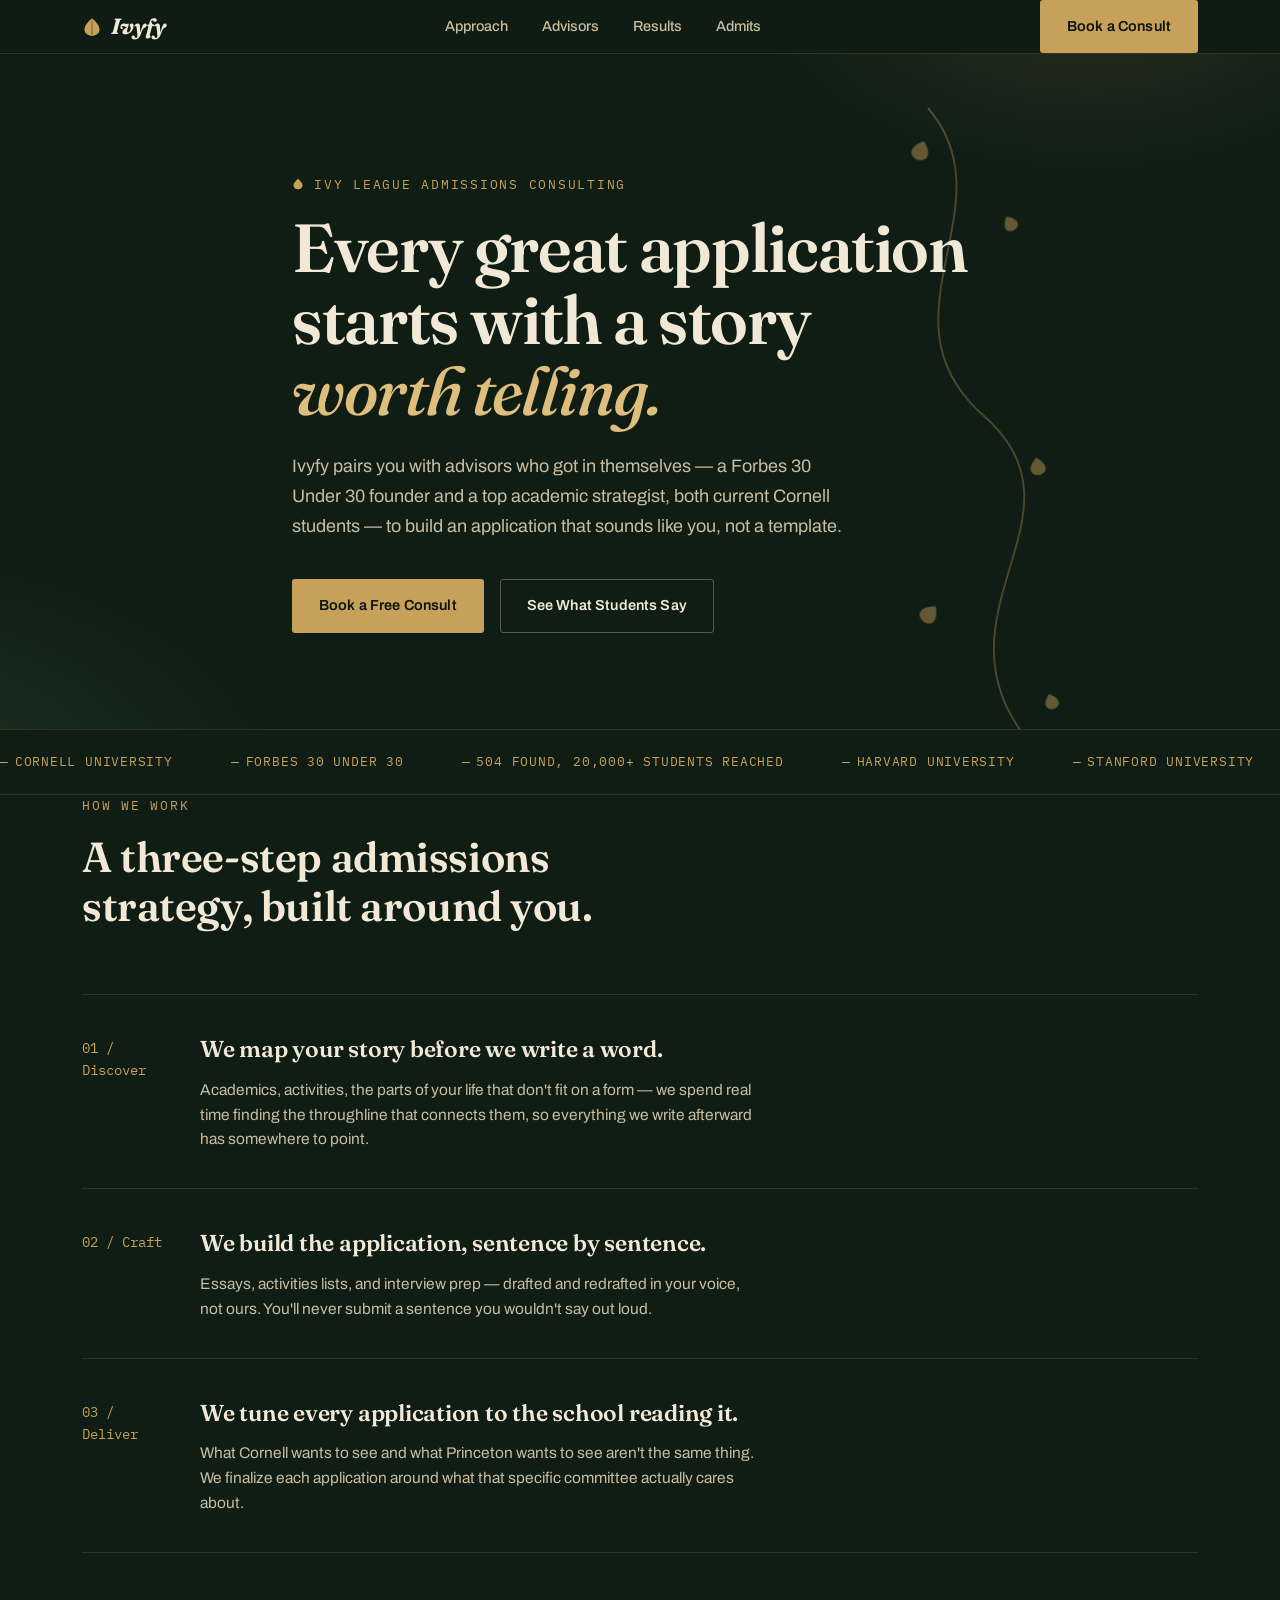
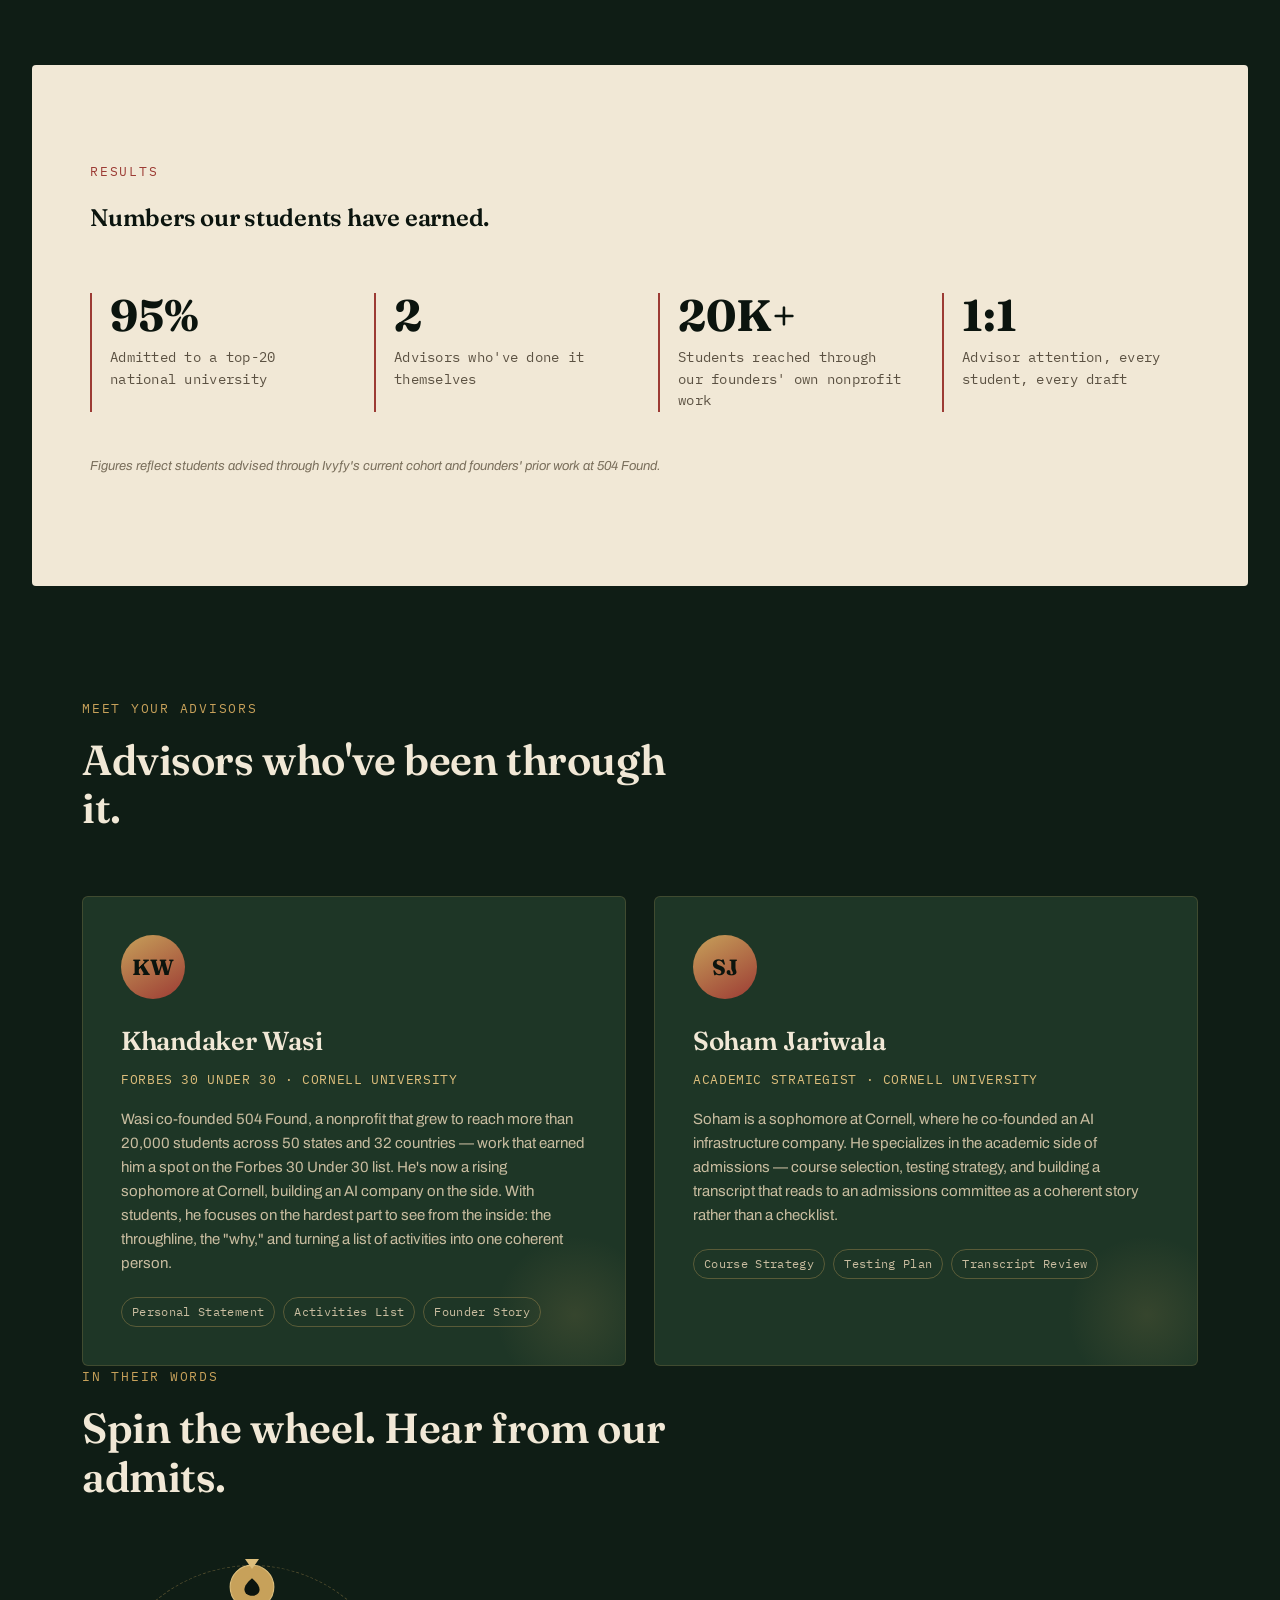
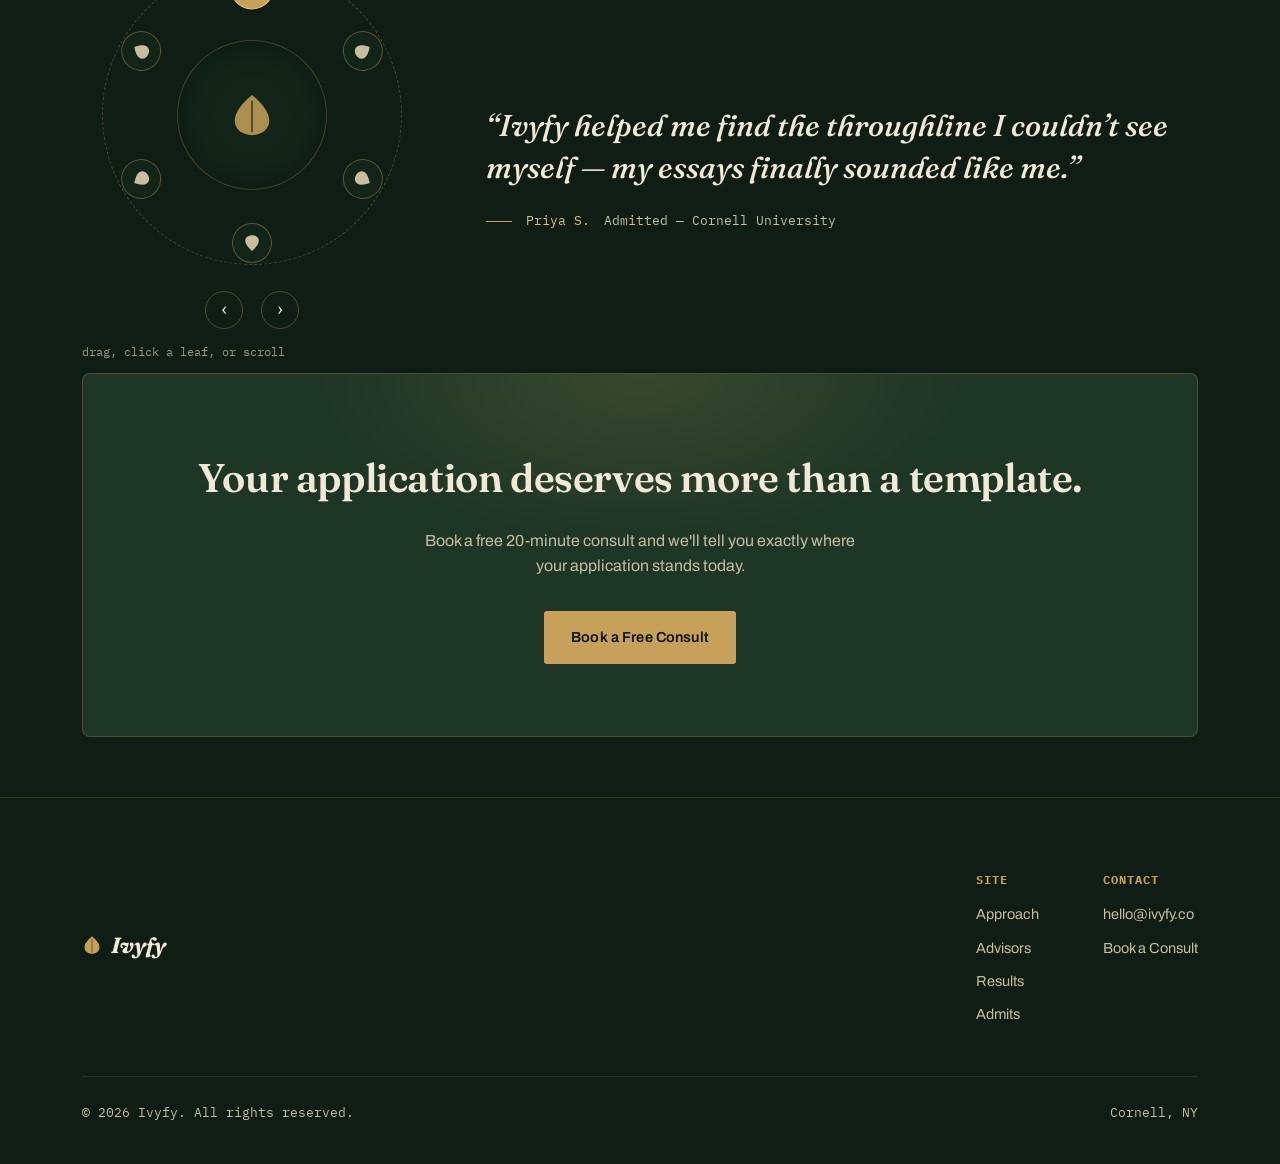
==== ivyfy.html @ 20718d27 "Add files via upload" ====
<!DOCTYPE html>
<html lang="en">
<head>
<meta charset="UTF-8">
<meta name="viewport" content="width=device-width, initial-scale=1, viewport-fit=cover">
<title>Ivyfy — Ivy League Admissions Consulting</title>
<meta name="description" content="Ivyfy pairs students with advisors who got in themselves — a Forbes 30 Under 30 founder and a top academic strategist — to build applications that sound like them.">
<link rel="preconnect" href="https://fonts.googleapis.com">
<link rel="preconnect" href="https://fonts.gstatic.com" crossorigin>
<link href="https://fonts.googleapis.com/css2?family=Fraunces:ital,opsz,wght@0,9..144,300;0,9..144,500;0,9..144,600;0,9..144,700;0,9..144,900;1,9..144,500;1,9..144,600&family=Archivo:wght@400;500;600;700;800&family=IBM+Plex+Mono:wght@400;500;600&display=swap" rel="stylesheet">
<link rel="stylesheet" href="ivyfy.css">
</head>
<body>

<header>
  <nav class="wrap">
    <a href="#" class="logo">
      <svg class="leaf-icon" viewBox="0 0 32 32"><path class="body" d="M16 2C9 8 4 14 4 20c0 6 5.5 10 12 10s12-4 12-10C28 14 23 8 16 2Z"/><path class="vein" d="M16 6v22"/></svg>
      Ivyfy
    </a>
    <div class="nav-links">
      <a href="#method">Approach</a>
      <a href="#advisors">Advisors</a>
      <a href="#results">Results</a>
      <a href="#admits">Admits</a>
    </div>
    <div class="nav-right">
      <a href="#apply" class="btn btn-primary">Book a Consult</a>
    </div>
  </nav>
</header>

<section class="hero">
  <svg class="vine" viewBox="0 0 300 500" fill="none">
    <path d="M20 10 C 80 80, -20 160, 60 230 C 140 300, 20 370, 90 460" stroke="currentColor" stroke-width="1.4" opacity="0.6"/>
    <g opacity="0.85">
      <path class="body" fill="currentColor" transform="translate(10,30) scale(0.5) rotate(20)" d="M16 2C9 8 4 14 4 20c0 6 5.5 10 12 10s12-4 12-10C28 14 23 8 16 2Z"/>
      <path class="body" fill="currentColor" transform="translate(70,90) scale(0.4) rotate(-30)" d="M16 2C9 8 4 14 4 20c0 6 5.5 10 12 10s12-4 12-10C28 14 23 8 16 2Z"/>
      <path class="body" fill="currentColor" transform="translate(-10,180) scale(0.55) rotate(60)" d="M16 2C9 8 4 14 4 20c0 6 5.5 10 12 10s12-4 12-10C28 14 23 8 16 2Z"/>
      <path class="body" fill="currentColor" transform="translate(90,260) scale(0.45) rotate(-10)" d="M16 2C9 8 4 14 4 20c0 6 5.5 10 12 10s12-4 12-10C28 14 23 8 16 2Z"/>
      <path class="body" fill="currentColor" transform="translate(20,360) scale(0.5) rotate(40)" d="M16 2C9 8 4 14 4 20c0 6 5.5 10 12 10s12-4 12-10C28 14 23 8 16 2Z"/>
      <path class="body" fill="currentColor" transform="translate(100,430) scale(0.4) rotate(-20)" d="M16 2C9 8 4 14 4 20c0 6 5.5 10 12 10s12-4 12-10C28 14 23 8 16 2Z"/>
    </g>
  </svg>
  <div class="wrap hero-inner">
    <div class="eyebrow"><span class="leaf-dot"><svg viewBox="0 0 32 32" class="leaf-icon" style="color:var(--gold)"><path class="body" d="M16 2C9 8 4 14 4 20c0 6 5.5 10 12 10s12-4 12-10C28 14 23 8 16 2Z"/></svg></span>Ivy League Admissions Consulting</div>
    <h1>Every great application starts with a story <em>worth telling.</em></h1>
    <p class="sub">Ivyfy pairs you with advisors who got in themselves — a Forbes 30 Under 30 founder and a top academic strategist, both current Cornell students — to build an application that sounds like you, not a template.</p>
    <div class="hero-ctas">
      <a href="#apply" class="btn btn-primary">Book a Free Consult</a>
      <a href="#admits" class="btn btn-ghost">See What Students Say</a>
    </div>
  </div>
</section>

<div class="trust">
  <div class="trust-track" id="trustTrack">
    <span><span>—</span>Cornell University</span>
    <span><span>—</span>Forbes 30 Under 30</span>
    <span><span>—</span>504 Found, 20,000+ Students Reached</span>
    <span><span>—</span>Harvard University</span>
    <span><span>—</span>Stanford University</span>
    <span><span>—</span>MIT</span>
    <span><span>—</span>Yale University</span>
    <span><span>—</span>Princeton University</span>
    <span><span>—</span>Columbia University</span>
    <span><span>—</span>University of Pennsylvania</span>
    <span><span>—</span>Oxford University</span>
    <span><span>—</span>Cambridge University</span>
    <span><span>—</span>Cornell University</span>
    <span><span>—</span>Forbes 30 Under 30</span>
    <span><span>—</span>504 Found, 20,000+ Students Reached</span>
    <span><span>—</span>Harvard University</span>
    <span><span>—</span>Stanford University</span>
    <span><span>—</span>MIT</span>
    <span><span>—</span>Yale University</span>
    <span><span>—</span>Princeton University</span>
    <span><span>—</span>Columbia University</span>
    <span><span>—</span>University of Pennsylvania</span>
    <span><span>—</span>Oxford University</span>
    <span><span>—</span>Cambridge University</span>
  </div>
</div>

<section id="method" class="wrap">
  <div class="section-head reveal">
    <div class="eyebrow">How We Work</div>
    <h2>A three-step admissions strategy, built around you.</h2>
  </div>
  <div class="method-list">
    <div class="method-row reveal">
      <div class="method-num">01 / Discover</div>
      <div>
        <h3>We map your story before we write a word.</h3>
        <p>Academics, activities, the parts of your life that don't fit on a form — we spend real time finding the throughline that connects them, so everything we write afterward has somewhere to point.</p>
      </div>
    </div>
    <div class="method-row reveal">
      <div class="method-num">02 / Craft</div>
      <div>
        <h3>We build the application, sentence by sentence.</h3>
        <p>Essays, activities lists, and interview prep — drafted and redrafted in your voice, not ours. You'll never submit a sentence you wouldn't say out loud.</p>
      </div>
    </div>
    <div class="method-row reveal">
      <div class="method-num">03 / Deliver</div>
      <div>
        <h3>We tune every application to the school reading it.</h3>
        <p>What Cornell wants to see and what Princeton wants to see aren't the same thing. We finalize each application around what that specific committee actually cares about.</p>
      </div>
    </div>
  </div>
</section>

<section id="results">
  <div class="results reveal">
    <div class="results-inner">
      <div class="eyebrow">Results</div>
      <h2>Numbers our students have earned.</h2>
      <div class="stat-grid">
        <div class="stat"><div class="num">95%</div><div class="label">Admitted to a top-20 national university</div></div>
        <div class="stat"><div class="num">2</div><div class="label">Advisors who've done it themselves</div></div>
        <div class="stat"><div class="num">20K+</div><div class="label">Students reached through our founders' own nonprofit work</div></div>
        <div class="stat"><div class="num">1:1</div><div class="label">Advisor attention, every student, every draft</div></div>
      </div>
      <p class="results-note">Figures reflect students advised through Ivyfy's current cohort and founders' prior work at 504 Found.</p>
    </div>
  </div>
</section>

<section id="advisors" class="wrap">
  <div class="section-head reveal">
    <div class="eyebrow">Meet Your Advisors</div>
    <h2>Advisors who've been through it.</h2>
  </div>
  <div class="advisor-grid">
    <div class="advisor-card reveal">
      <div class="avatar">KW</div>
      <h3>Khandaker Wasi</h3>
      <span class="advisor-tag">Forbes 30 Under 30 · Cornell University</span>
      <p>Wasi co-founded 504 Found, a nonprofit that grew to reach more than 20,000 students across 50 states and 32 countries — work that earned him a spot on the Forbes 30 Under 30 list. He's now a rising sophomore at Cornell, building an AI company on the side. With students, he focuses on the hardest part to see from the inside: the throughline, the "why," and turning a list of activities into one coherent person.</p>
      <div class="badge-row">
        <span class="badge">Personal Statement</span>
        <span class="badge">Activities List</span>
        <span class="badge">Founder Story</span>
      </div>
    </div>
    <div class="advisor-card reveal">
      <div class="avatar">SJ</div>
      <h3>Soham Jariwala</h3>
      <span class="advisor-tag">Academic Strategist · Cornell University</span>
      <p>Soham is a sophomore at Cornell, where he co-founded an AI infrastructure company. He specializes in the academic side of admissions — course selection, testing strategy, and building a transcript that reads to an admissions committee as a coherent story rather than a checklist.</p>
      <div class="badge-row">
        <span class="badge">Course Strategy</span>
        <span class="badge">Testing Plan</span>
        <span class="badge">Transcript Review</span>
      </div>
    </div>
  </div>
</section>

<section id="admits" class="wrap wheel-section">
  <div class="section-head reveal">
    <div class="eyebrow">In Their Words</div>
    <h2>Spin the wheel. Hear from our admits.</h2>
  </div>
  <div class="wheel-layout reveal">
    <div>
      <div class="wheel-wrap">
        <div class="wheel-pointer"></div>
        <div class="wheel" id="wheel" tabindex="0" role="group" aria-label="Testimonial wheel — use arrow keys, drag, or scroll to browse admits" aria-roledescription="carousel">
          <div class="wheel-ring" id="wheelRing"><!-- ticks injected by JS --></div>
          <div class="wheel-hub">
            <svg class="leaf-icon" viewBox="0 0 32 32"><path class="body" d="M16 2C9 8 4 14 4 20c0 6 5.5 10 12 10s12-4 12-10C28 14 23 8 16 2Z"/><path class="vein" d="M16 6v22"/></svg>
          </div>
        </div>
      </div>
      <div class="wheel-controls">
        <button id="prevBtn" aria-label="Previous admit">‹</button>
        <button id="nextBtn" aria-label="Next admit">›</button>
      </div>
      <p class="wheel-hint">drag, click a leaf, or scroll</p>
    </div>
    <div class="testimonial-card" id="testimonialCard">
      <blockquote id="quoteText"></blockquote>
      <div class="tmeta">
        <span class="dash"></span>
        <span id="nameText"></span>
        <span class="school" id="schoolText"></span>
      </div>
    </div>
  </div>
</section>

<section id="apply" class="wrap">
  <div class="cta-banner reveal">
    <h2>Your application deserves more than a template.</h2>
    <p>Book a free 20-minute consult and we'll tell you exactly where your application stands today.</p>
    <a href="#" class="btn btn-primary">Book a Free Consult</a>
  </div>
</section>

<footer>
  <div class="wrap">
    <div class="footer-top">
      <a href="#" class="logo">
        <svg class="leaf-icon" viewBox="0 0 32 32"><path class="body" d="M16 2C9 8 4 14 4 20c0 6 5.5 10 12 10s12-4 12-10C28 14 23 8 16 2Z"/><path class="vein" d="M16 6v22"/></svg>
        Ivyfy
      </a>
      <div class="footer-cols">
        <div class="footer-col">
          <h4>Site</h4>
          <a href="#method">Approach</a>
          <a href="#advisors">Advisors</a>
          <a href="#results">Results</a>
          <a href="#admits">Admits</a>
        </div>
        <div class="footer-col">
          <h4>Contact</h4>
          <a href="mailto:hello@ivyfy.co">hello@ivyfy.co</a>
          <a href="#apply">Book a Consult</a>
        </div>
      </div>
    </div>
    <div class="footer-bottom">
      <span>© 2026 Ivyfy. All rights reserved.</span>
      <span>Cornell, NY</span>
    </div>
  </div>
</footer>

<script src="ivyfy.js"></script>

</body>
</html>
---- ivyfy.css ----
:root{
    --ivy-950:#0F1D15;
    --ivy-900:#132419;
    --ivy-800:#1E3626;
    --ivy-700:#2B4A35;
    --ivy-600:#3C6248;
    --parchment:#F1E8D6;
    --parchment-dim:#C9BDA0;
    --parchment-2:#E7DBC1;
    --gold:#C7A15A;
    --gold-bright:#DDBE7C;
    --carnelian:#9C3B34;
    --ink:#0B140E;
    --shadow: 0 20px 60px rgba(0,0,0,0.35);
    --ease: cubic-bezier(.22,.68,.24,1);
  }

  *,*::before,*::after{box-sizing:border-box;}
  html{scroll-behavior:smooth;}
  @media (prefers-reduced-motion: reduce){
    html{scroll-behavior:auto;}
    *{animation-duration:0.001ms !important; animation-iteration-count:1 !important; transition-duration:0.001ms !important;}
  }

  body{
    margin:0;
    background:var(--ivy-950);
    color:var(--parchment);
    font-family:'Archivo', sans-serif;
    font-size:16px;
    line-height:1.6;
    -webkit-font-smoothing:antialiased;
    overflow-x:hidden;
  }

  h1,h2,h3,.display{
    font-family:'Fraunces', serif;
    font-weight:600;
    letter-spacing:-0.01em;
    margin:0;
    color:var(--parchment);
  }

  a{color:inherit; text-decoration:none;}
  button{font-family:inherit; cursor:pointer;}
  img,svg{display:block;}

  .wrap{max-width:1180px; margin:0 auto; padding:0 32px;}
  @media (max-width:640px){ .wrap{padding:0 20px;} }

  .eyebrow{
    font-family:'IBM Plex Mono', monospace;
    font-size:12.5px;
    letter-spacing:0.14em;
    text-transform:uppercase;
    color:var(--gold);
    display:flex;
    align-items:center;
    gap:10px;
    margin-bottom:18px;
  }
  .eyebrow .leaf-dot svg{width:12px;height:12px;}

  /* ---------- Leaf icon ---------- */
  .leaf-icon path.body{fill:currentColor;}
  .leaf-icon path.vein{fill:none; stroke:var(--ink); stroke-width:1.4; opacity:.55;}

  /* ---------- Buttons ---------- */
  .btn{
    display:inline-flex;
    align-items:center;
    gap:8px;
    padding:14px 26px;
    border-radius:3px;
    font-weight:600;
    font-size:14.5px;
    letter-spacing:0.01em;
    border:1px solid transparent;
    transition: transform .35s var(--ease), background .3s ease, border-color .3s ease, color .3s ease;
    white-space:nowrap;
  }
  .btn-primary{ background:var(--gold); color:var(--ink); }
  .btn-primary:hover{ background:var(--gold-bright); transform:translateY(-2px); }
  .btn-ghost{ border-color:rgba(241,232,214,0.3); color:var(--parchment); }
  .btn-ghost:hover{ border-color:var(--gold); color:var(--gold-bright); transform:translateY(-2px); }
  .btn-dark{ background:var(--ink); color:var(--parchment); }
  .btn-dark:hover{ background:#000; transform:translateY(-2px); }

  /* ---------- Nav ---------- */
  header{
    position:sticky; top:0; z-index:50;
    background:rgba(15,29,21,0.78);
    backdrop-filter:blur(14px);
    border-bottom:1px solid rgba(199,161,90,0.18);
  }
  nav{
    display:flex; align-items:center; justify-content:space-between;
    padding:18px 0;
  }
  .logo{
    display:flex; align-items:center; gap:9px;
    font-family:'Fraunces', serif; font-weight:700; font-style:italic;
    font-size:22px; color:var(--parchment);
  }
  .logo svg{width:20px;height:20px; color:var(--gold);}
  .nav-links{ display:flex; align-items:center; gap:34px; font-size:14.5px; font-weight:500; color:var(--parchment-dim); }
  .nav-links a{ transition:color .25s ease; position:relative; }
  .nav-links a:hover{ color:var(--parchment); }
  .nav-right{ display:flex; align-items:center; gap:22px; }
  @media (max-width:860px){ .nav-links{display:none;} }

  /* ---------- Hero ---------- */
  .hero{
    position:relative;
    padding:120px 0 96px;
    overflow:hidden;
  }
  .hero::before{
    content:'';
    position:absolute; inset:0;
    background:
      radial-gradient(560px 320px at 85% -10%, rgba(199,161,90,0.14), transparent 60%),
      radial-gradient(700px 420px at -10% 110%, rgba(60,98,72,0.35), transparent 60%);
    pointer-events:none;
  }
  .hero-inner{ position:relative; max-width:760px; }
  .hero h1{
    font-size:clamp(38px, 6vw, 68px);
    line-height:1.05;
    letter-spacing:-0.02em;
  }
  .hero h1 em{ font-style:italic; color:var(--gold-bright); font-weight:500; }
  .hero p.sub{
    margin-top:26px;
    max-width:560px;
    font-size:18px;
    color:var(--parchment-dim);
    line-height:1.65;
  }
  .hero-ctas{ margin-top:38px; display:flex; gap:16px; flex-wrap:wrap; }

  .vine{
    position:absolute; right:-40px; top:40px; width:420px; max-width:46vw; opacity:0.55;
    color:var(--gold);
  }
  @media (max-width:760px){ .vine{display:none;} }

  /* ---------- Trust strip ---------- */
  .trust{
    border-top:1px solid rgba(199,161,90,0.16);
    border-bottom:1px solid rgba(199,161,90,0.16);
    padding:22px 0;
    overflow:hidden;
  }
  .trust-track{
    display:flex; align-items:center; gap:52px;
    font-family:'IBM Plex Mono', monospace;
    font-size:13px; letter-spacing:.06em; text-transform:uppercase;
    color:var(--parchment-dim);
    white-space:nowrap;
    animation:scroll-x 28s linear infinite;
    width:max-content;
  }
  @keyframes scroll-x{ from{transform:translateX(0);} to{transform:translateX(-50%);} }
  @media (prefers-reduced-motion: reduce){ .trust-track{animation:none;} }
  .trust-track span{ color:var(--gold); margin-right:6px; }

  /* ---------- Section shell ---------- */
  section{ padding:112px 0; }
  @media (max-width:640px){ section{ padding:76px 0; } }
  .section-head{ max-width:620px; margin-bottom:64px; }
  .section-head h2{ font-size:clamp(28px,4vw,42px); line-height:1.15; }

  .reveal{ opacity:0; transform:translateY(22px); transition:opacity .8s var(--ease), transform .8s var(--ease); }
  .reveal.is-visible{ opacity:1; transform:translateY(0); }

  /* ---------- Method (numbered — real sequence) ---------- */
  .method-list{ display:flex; flex-direction:column; }
  .method-row{
    display:grid;
    grid-template-columns:90px 1fr;
    gap:28px;
    padding:36px 0;
    border-top:1px solid rgba(199,161,90,0.18);
    align-items:start;
  }
  .method-row:last-child{ border-bottom:1px solid rgba(199,161,90,0.18); }
  .method-num{ font-family:'IBM Plex Mono', monospace; font-size:14px; color:var(--gold); padding-top:6px; }
  .method-row h3{ font-size:23px; font-weight:600; margin-bottom:10px; }
  .method-row p{ color:var(--parchment-dim); max-width:560px; margin:0; font-size:15.5px; }
  @media (max-width:600px){ .method-row{ grid-template-columns:1fr; gap:10px; } }

  /* ---------- Results (light / parchment section) ---------- */
  .results{
    background:var(--parchment);
    color:var(--ink);
    border-radius:4px;
    margin:0 32px;
  }
  @media (max-width:640px){ .results{ margin:0 20px; } }
  .results-inner{ max-width:1180px; margin:0 auto; padding:96px 40px; }
  @media (max-width:640px){ .results-inner{ padding:64px 22px; } }
  .results .eyebrow{ color:var(--carnelian); }
  .results h2{ color:var(--ink); }
  .stat-grid{
    margin-top:56px;
    display:grid;
    grid-template-columns:repeat(4,1fr);
    gap:36px;
  }
  @media (max-width:900px){ .stat-grid{ grid-template-columns:repeat(2,1fr); } }
  .stat{ border-left:2px solid var(--carnelian); padding-left:18px; }
  .stat .num{ font-family:'Fraunces', serif; font-weight:700; font-size:44px; line-height:1; color:var(--ink); }
  .stat .label{ margin-top:10px; font-size:13.5px; color:#5b5142; font-family:'IBM Plex Mono', monospace; letter-spacing:.02em; }
  .results-note{ margin-top:44px; font-size:13px; color:#7a6f5c; font-style:italic; }

  /* ---------- Advisors ---------- */
  .advisor-grid{
    display:grid;
    grid-template-columns:1fr 1fr;
    gap:28px;
  }
  @media (max-width:820px){ .advisor-grid{ grid-template-columns:1fr; } }
  .advisor-card{
    background:var(--ivy-800);
    border:1px solid rgba(199,161,90,0.2);
    border-radius:6px;
    padding:38px;
    position:relative;
    overflow:hidden;
    transition:transform .4s var(--ease), border-color .4s ease;
  }
  .advisor-card:hover{ transform:translateY(-4px); border-color:rgba(199,161,90,0.5); }
  .advisor-card::after{
    content:'';
    position:absolute; right:-30px; bottom:-30px; width:160px; height:160px;
    background:radial-gradient(circle, rgba(199,161,90,0.14), transparent 70%);
  }
  .avatar{
    width:64px; height:64px; border-radius:50%;
    background:linear-gradient(150deg, var(--gold), var(--carnelian));
    display:flex; align-items:center; justify-content:center;
    font-family:'Fraunces', serif; font-weight:700; font-size:22px; color:var(--ink);
    margin-bottom:22px;
  }
  .advisor-card h3{ font-size:26px; margin-bottom:6px; }
  .advisor-tag{
    font-family:'IBM Plex Mono', monospace; font-size:12.5px; letter-spacing:.05em;
    text-transform:uppercase; color:var(--gold-bright); margin-bottom:18px; display:block;
  }
  .advisor-card p{ color:var(--parchment-dim); font-size:15px; margin:0; }
  .badge-row{ display:flex; flex-wrap:wrap; gap:8px; margin-top:22px; }
  .badge{
    font-family:'IBM Plex Mono', monospace; font-size:11.5px; letter-spacing:.03em;
    border:1px solid rgba(199,161,90,0.35); color:var(--parchment-dim);
    padding:5px 10px; border-radius:20px;
  }

  /* ---------- Testimonial Ivy Wheel ---------- */
  .wheel-section{ position:relative; }
  .wheel-layout{
    display:grid;
    grid-template-columns:340px 1fr;
    gap:64px;
    align-items:center;
  }
  @media (max-width:880px){ .wheel-layout{ grid-template-columns:1fr; justify-items:center; text-align:center; } }

  .wheel-wrap{ position:relative; width:300px; height:300px; margin:0 auto; }
  .wheel-pointer{
    position:absolute; top:-6px; left:50%; transform:translateX(-50%);
    width:0; height:0;
    border-left:7px solid transparent; border-right:7px solid transparent;
    border-top:10px solid var(--gold-bright);
    z-index:5;
  }
  .wheel{
    position:relative; width:100%; height:100%; border-radius:50%;
    border:1px dashed rgba(199,161,90,0.35);
    outline:none;
    touch-action:none;
    cursor:grab;
  }
  .wheel:active{ cursor:grabbing; }
  .wheel:focus-visible{ box-shadow:0 0 0 3px rgba(199,161,90,0.5); }
  .wheel-ring{
    position:absolute; inset:0;
    transform:rotate(0deg);
    transition:transform .55s var(--ease);
  }
  .tick{
    position:absolute; top:50%; left:50%; width:40px; height:40px;
    margin:-20px 0 0 -20px;
    transform:rotate(calc(60deg * var(--i))) translateY(-128px);
    background:var(--ivy-900);
    border:1px solid rgba(199,161,90,0.4);
    border-radius:50%;
    display:flex; align-items:center; justify-content:center;
    color:var(--parchment-dim);
    transition:background .3s ease, color .3s ease, border-color .3s ease, transform .3s ease;
    padding:0;
  }
  .tick svg{ width:18px; height:18px; }
  .tick.active{
    background:var(--gold); color:var(--ink); border-color:var(--gold-bright);
    transform:rotate(calc(60deg * var(--i))) translateY(-128px) scale(1.12);
  }
  .wheel-hub{
    position:absolute; inset:0; margin:auto; width:150px; height:150px; border-radius:50%;
    background:var(--ivy-900);
    border:1px solid rgba(199,161,90,0.25);
    display:flex; align-items:center; justify-content:center;
    color:var(--gold);
    box-shadow:inset 0 0 30px rgba(0,0,0,0.35);
  }
  .wheel-hub svg{ width:46px; height:46px; opacity:0.85; }

  .wheel-controls{ display:flex; align-items:center; justify-content:center; gap:18px; margin-top:26px; }
  .wheel-controls button{
    width:38px; height:38px; border-radius:50%;
    border:1px solid rgba(199,161,90,0.35); background:transparent; color:var(--parchment);
    font-size:18px; display:flex; align-items:center; justify-content:center;
    transition:border-color .25s ease, color .25s ease, transform .25s ease;
  }
  .wheel-controls button:hover{ border-color:var(--gold); color:var(--gold-bright); transform:translateY(-2px); }
  .wheel-hint{ margin-top:14px; font-family:'IBM Plex Mono', monospace; font-size:11.5px; color:var(--parchment-dim); opacity:.75; }

  .testimonial-card blockquote{
    margin:0; font-family:'Fraunces', serif; font-weight:500; font-style:italic;
    font-size:clamp(22px,2.6vw,30px); line-height:1.4; color:var(--parchment);
    transition:opacity .35s ease, transform .35s ease;
  }
  .testimonial-card .tmeta{
    margin-top:22px; display:flex; align-items:center; gap:14px;
    font-family:'IBM Plex Mono', monospace; font-size:13px; color:var(--gold-bright);
    transition:opacity .35s ease, transform .35s ease;
  }
  .testimonial-card .tmeta .dash{ width:26px; height:1px; background:var(--gold); display:inline-block; }
  .testimonial-card .tmeta .school{ color:var(--parchment-dim); }
  .fade-out blockquote, .fade-out .tmeta{ opacity:0; transform:translateY(8px); }

  /* ---------- CTA banner ---------- */
  .cta-banner{
    background:var(--ivy-800);
    border:1px solid rgba(199,161,90,0.25);
    border-radius:8px;
    padding:72px 56px;
    text-align:center;
    position:relative;
    overflow:hidden;
  }
  .cta-banner::before{
    content:'';
    position:absolute; inset:0;
    background:radial-gradient(500px 260px at 50% 0%, rgba(199,161,90,0.16), transparent 65%);
  }
  .cta-banner h2{ font-size:clamp(28px,4vw,40px); position:relative; }
  .cta-banner p{ margin:18px auto 0; max-width:440px; color:var(--parchment-dim); position:relative; }
  .cta-banner .btn{ margin-top:32px; position:relative; }
  @media (max-width:640px){ .cta-banner{ padding:56px 26px; } }

  /* ---------- Footer ---------- */
  footer{ border-top:1px solid rgba(199,161,90,0.18); padding:56px 0 40px; margin-top:60px; }
  .footer-top{ display:flex; justify-content:space-between; flex-wrap:wrap; gap:36px; padding-bottom:40px; }
  .footer-cols{ display:flex; gap:64px; flex-wrap:wrap; }
  .footer-col h4{ font-family:'IBM Plex Mono', monospace; font-size:12px; letter-spacing:.08em; text-transform:uppercase; color:var(--gold); margin-bottom:14px; }
  .footer-col a{ display:block; color:var(--parchment-dim); font-size:14.5px; margin-bottom:10px; transition:color .25s ease; }
  .footer-col a:hover{ color:var(--parchment); }
  .footer-bottom{
    display:flex; justify-content:space-between; align-items:center; flex-wrap:wrap; gap:12px;
    border-top:1px solid rgba(199,161,90,0.14); padding-top:26px;
    font-size:13px; color:var(--parchment-dim);
    font-family:'IBM Plex Mono', monospace;
  }
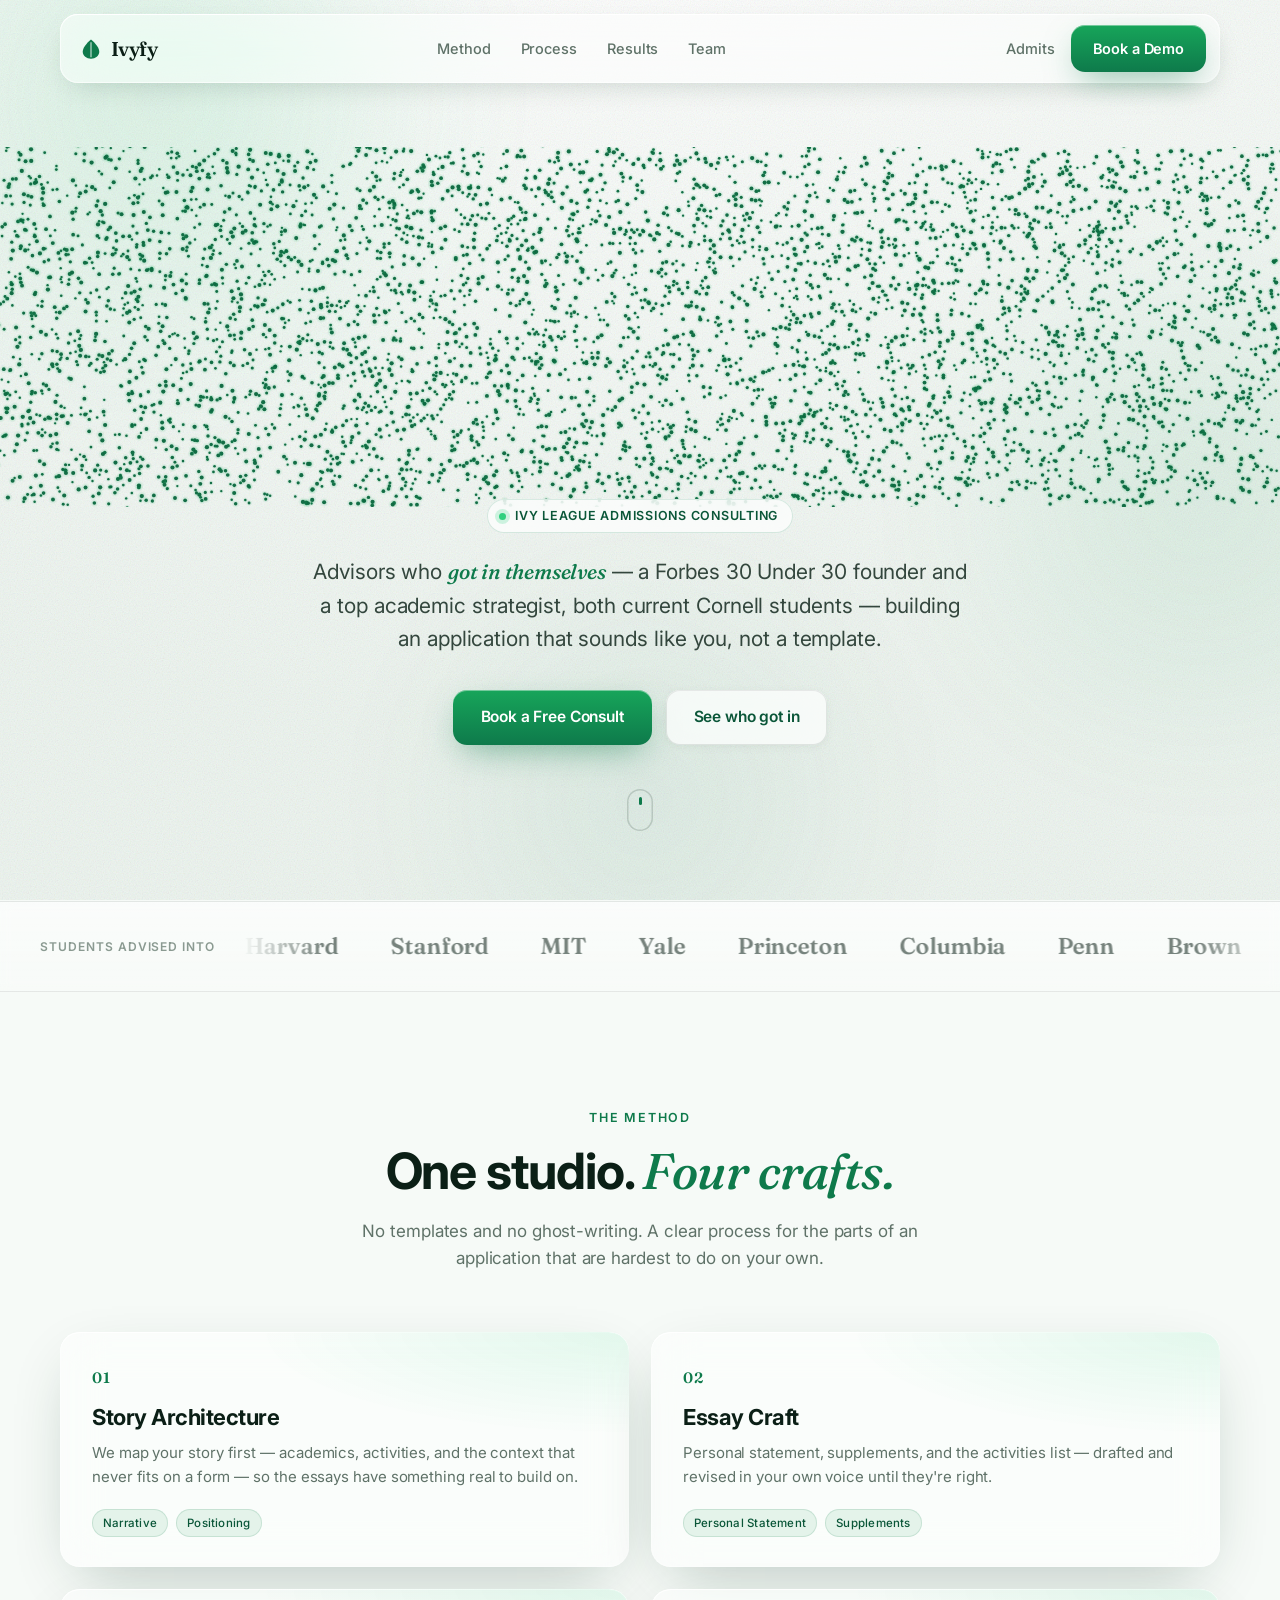
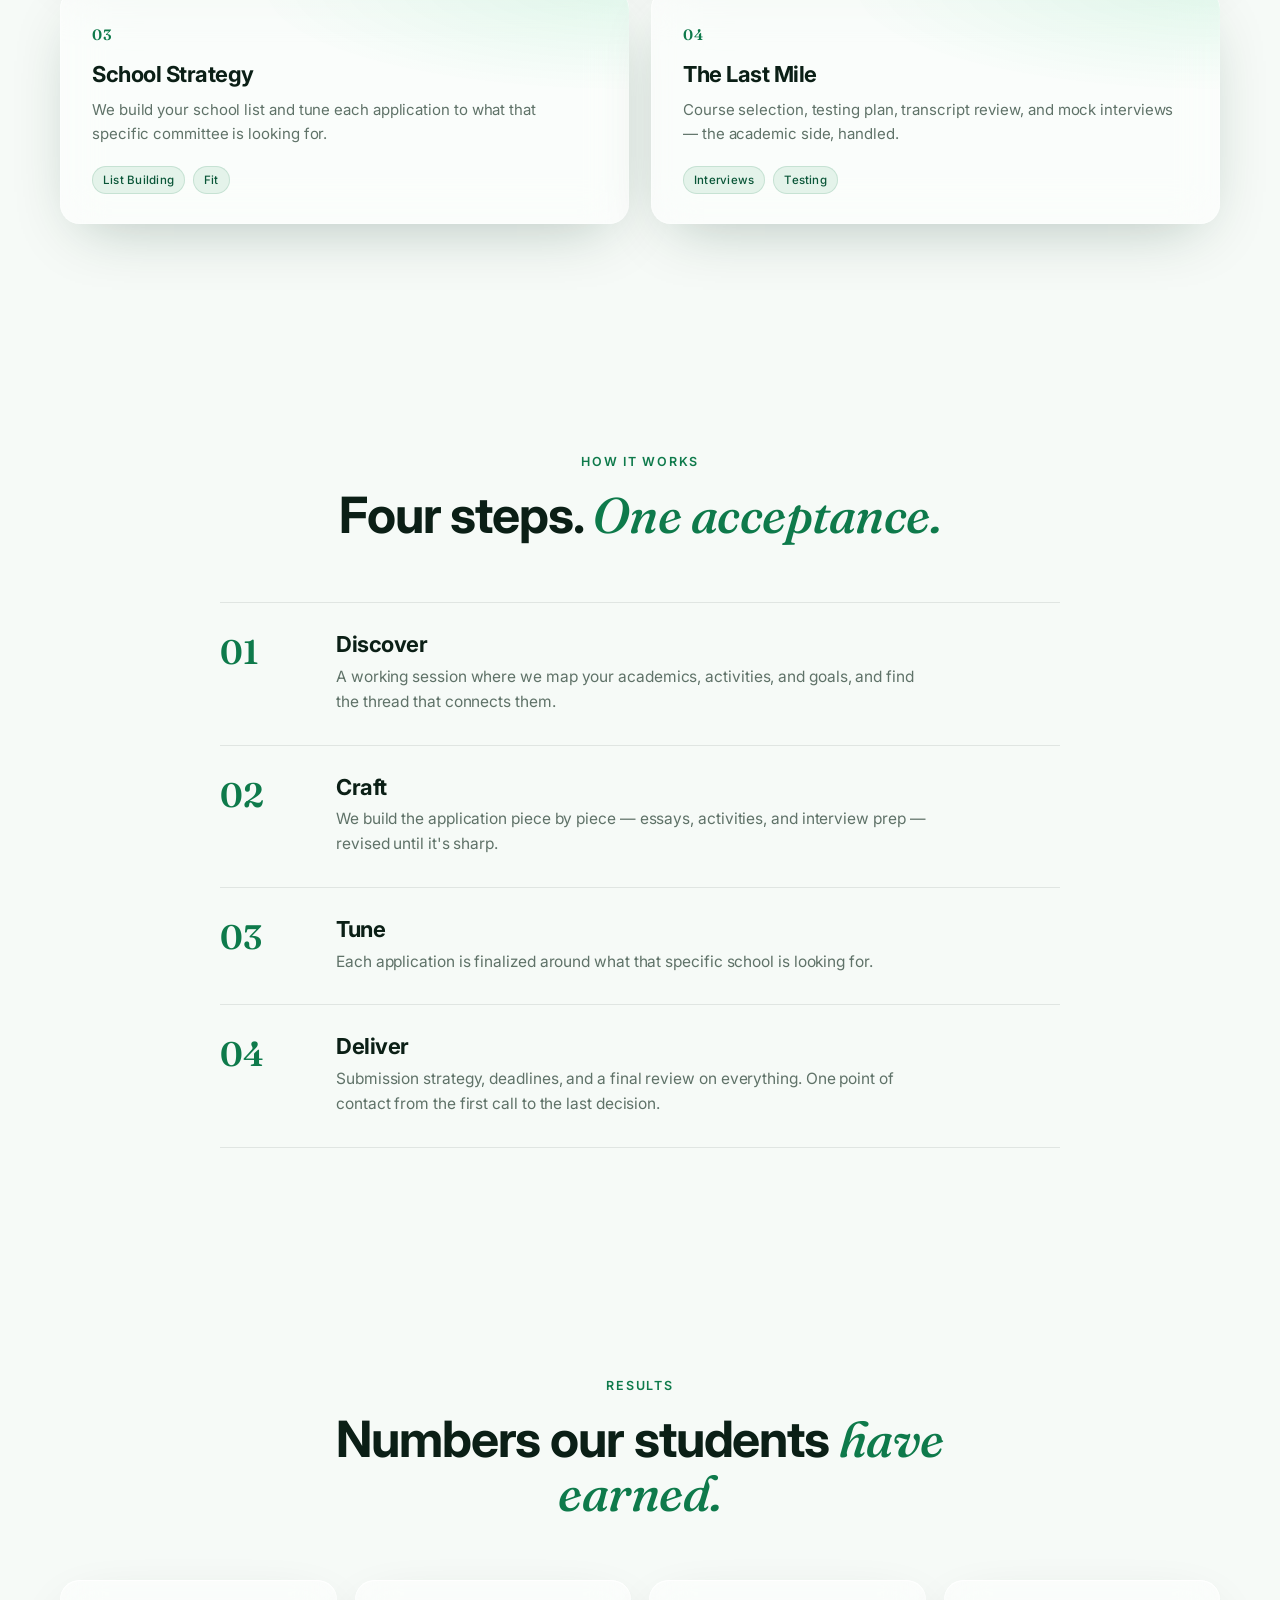
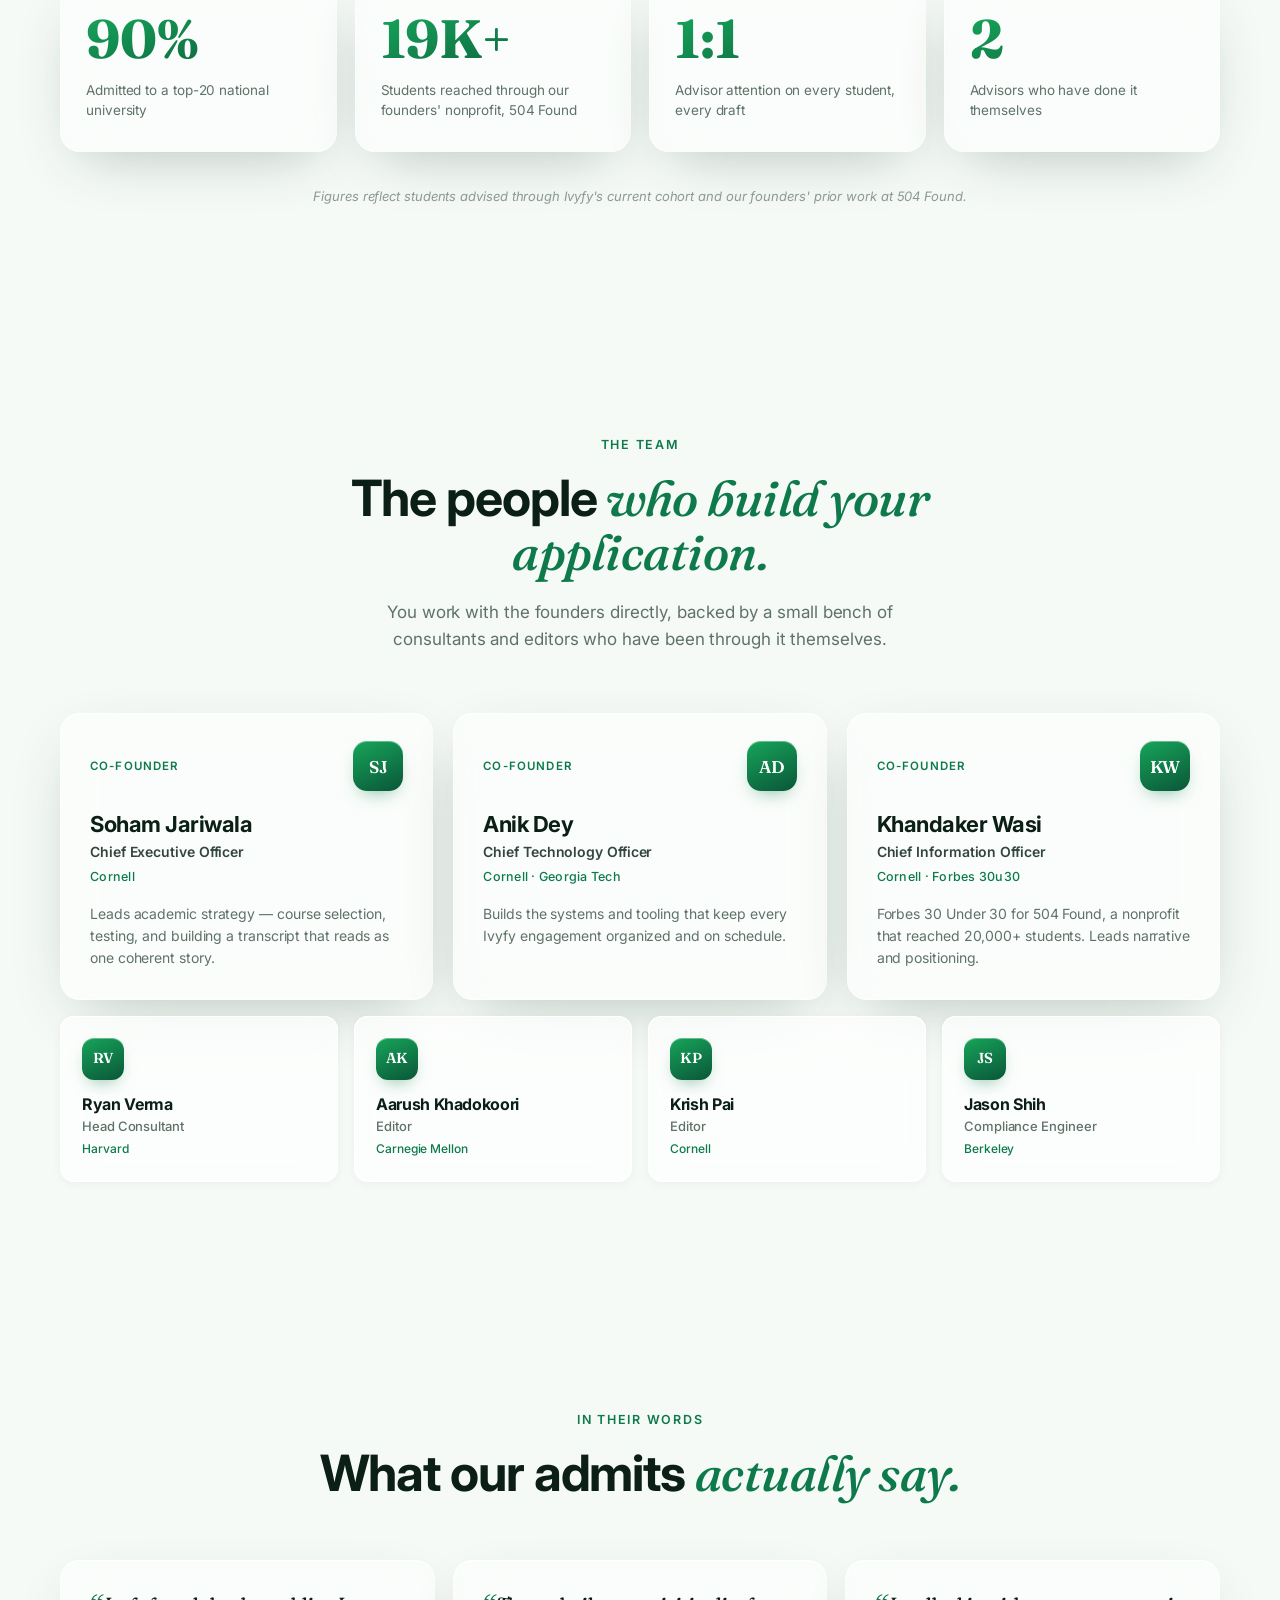
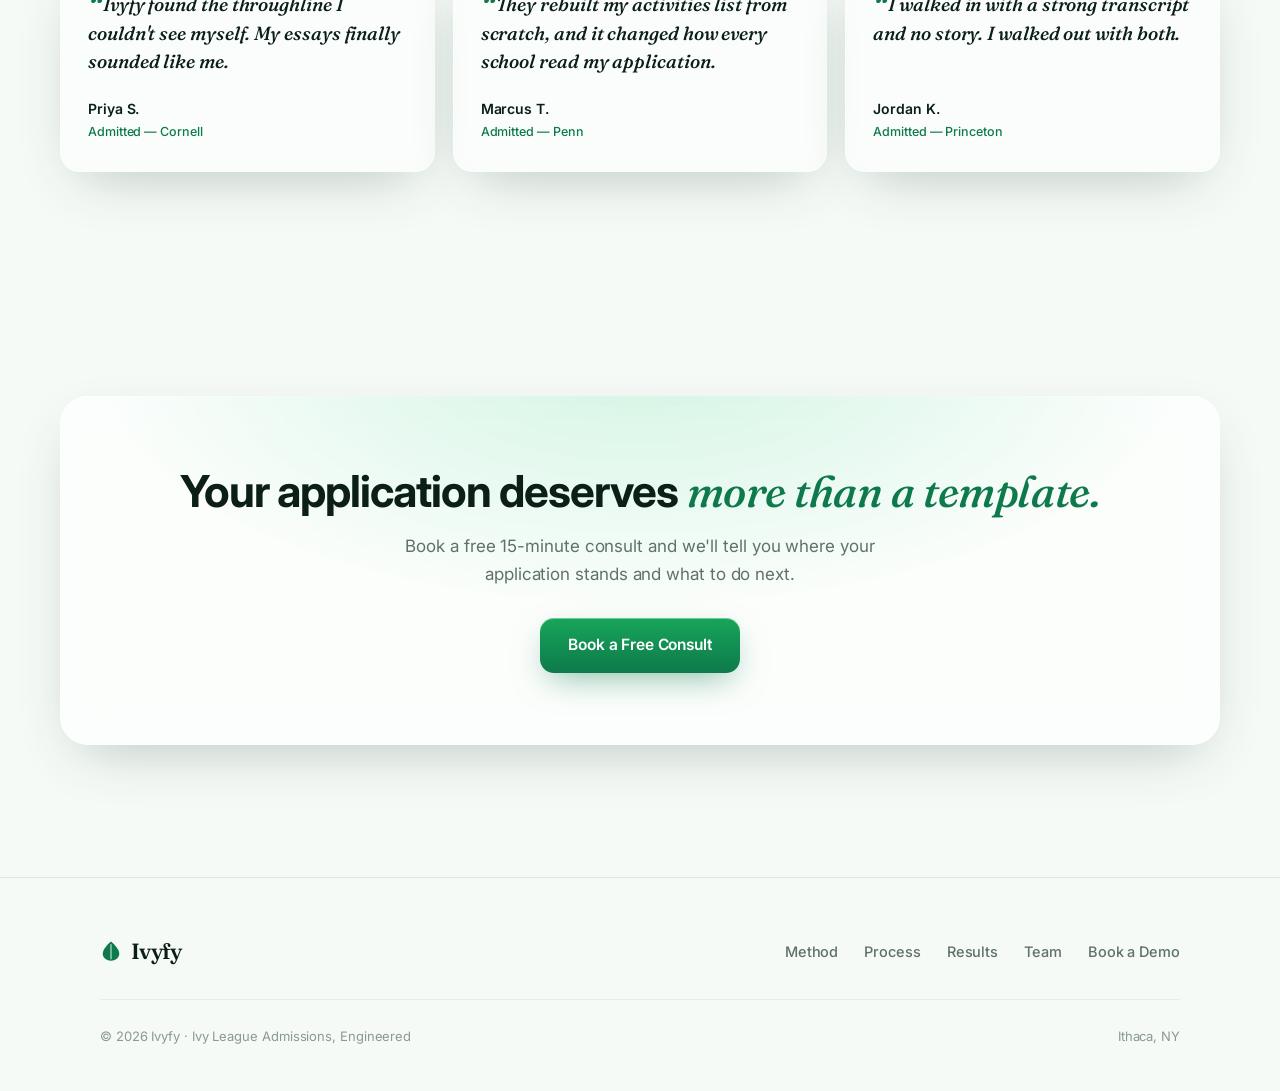
==== commit 29c49b72: "Add files via upload" ====
--- a/ivyfy.html
+++ b/ivyfy.html
@@ -3,233 +3,301 @@
 <head>
 <meta charset="UTF-8">
 <meta name="viewport" content="width=device-width, initial-scale=1, viewport-fit=cover">
-<title>Ivyfy — Ivy League Admissions Consulting</title>
-<meta name="description" content="Ivyfy pairs students with advisors who got in themselves — a Forbes 30 Under 30 founder and a top academic strategist — to build applications that sound like them.">
+<title>Ivyfy — Ivy League Admissions, Engineered</title>
+<meta name="description" content="Ivyfy pairs students with advisors who got in themselves — a Forbes 30 Under 30 founder and a top academic strategist — to build an application that sounds like you, not a template.">
+<meta name="theme-color" content="#F7FAF8">
+<meta property="og:title" content="Ivyfy — Ivy League Admissions, Engineered">
+<meta property="og:description" content="Advisors who got in themselves, building applications that sound like you.">
+<meta property="og:type" content="website">
 <link rel="preconnect" href="https://fonts.googleapis.com">
 <link rel="preconnect" href="https://fonts.gstatic.com" crossorigin>
-<link href="https://fonts.googleapis.com/css2?family=Fraunces:ital,opsz,wght@0,9..144,300;0,9..144,500;0,9..144,600;0,9..144,700;0,9..144,900;1,9..144,500;1,9..144,600&family=Archivo:wght@400;500;600;700;800&family=IBM+Plex+Mono:wght@400;500;600&display=swap" rel="stylesheet">
+<link href="https://fonts.googleapis.com/css2?family=Fraunces:ital,opsz,wght@0,9..144,500;0,9..144,600;0,9..144,700;0,9..144,900;1,9..144,400;1,9..144,500;1,9..144,600&family=Inter:wght@400;500;600;700;800&display=swap" rel="stylesheet">
 <link rel="stylesheet" href="ivyfy.css">
 </head>
 <body>
 
-<header>
-  <nav class="wrap">
-    <a href="#" class="logo">
-      <svg class="leaf-icon" viewBox="0 0 32 32"><path class="body" d="M16 2C9 8 4 14 4 20c0 6 5.5 10 12 10s12-4 12-10C28 14 23 8 16 2Z"/><path class="vein" d="M16 6v22"/></svg>
-      Ivyfy
+<!-- Ambient liquid-glass background: soft ivy light behind the frosted panels -->
+<div class="ambient" aria-hidden="true">
+  <span class="orb orb-1"></span>
+  <span class="orb orb-2"></span>
+  <span class="orb orb-3"></span>
+  <span class="grain"></span>
+</div>
+
+<header id="top">
+  <nav class="wrap glass-nav">
+    <a href="#top" class="logo" aria-label="Ivyfy home">
+      <svg class="mark" viewBox="0 0 32 32" aria-hidden="true"><path class="leaf" d="M16 2C9 8 4 14 4 20c0 6 5.5 10 12 10s12-4 12-10C28 14 23 8 16 2Z"/><path class="vein" d="M16 6v22"/></svg>
+      <span>Ivyfy</span>
     </a>
     <div class="nav-links">
-      <a href="#method">Approach</a>
-      <a href="#advisors">Advisors</a>
+      <a href="#method">Method</a>
+      <a href="#process">Process</a>
       <a href="#results">Results</a>
-      <a href="#admits">Admits</a>
+      <a href="#team">Team</a>
     </div>
     <div class="nav-right">
-      <a href="#apply" class="btn btn-primary">Book a Consult</a>
+      <a href="#admits" class="nav-ghost">Admits</a>
+      <a href="https://cal.com/soham-jariwala-4fvbkw/15min" target="_blank" rel="noopener" class="btn btn-primary">Book a Demo</a>
     </div>
   </nav>
 </header>
 
+<!-- ============ HERO — particles converge into the wordmark ============ -->
 <section class="hero">
-  <svg class="vine" viewBox="0 0 300 500" fill="none">
-    <path d="M20 10 C 80 80, -20 160, 60 230 C 140 300, 20 370, 90 460" stroke="currentColor" stroke-width="1.4" opacity="0.6"/>
-    <g opacity="0.85">
-      <path class="body" fill="currentColor" transform="translate(10,30) scale(0.5) rotate(20)" d="M16 2C9 8 4 14 4 20c0 6 5.5 10 12 10s12-4 12-10C28 14 23 8 16 2Z"/>
-      <path class="body" fill="currentColor" transform="translate(70,90) scale(0.4) rotate(-30)" d="M16 2C9 8 4 14 4 20c0 6 5.5 10 12 10s12-4 12-10C28 14 23 8 16 2Z"/>
-      <path class="body" fill="currentColor" transform="translate(-10,180) scale(0.55) rotate(60)" d="M16 2C9 8 4 14 4 20c0 6 5.5 10 12 10s12-4 12-10C28 14 23 8 16 2Z"/>
-      <path class="body" fill="currentColor" transform="translate(90,260) scale(0.45) rotate(-10)" d="M16 2C9 8 4 14 4 20c0 6 5.5 10 12 10s12-4 12-10C28 14 23 8 16 2Z"/>
-      <path class="body" fill="currentColor" transform="translate(20,360) scale(0.5) rotate(40)" d="M16 2C9 8 4 14 4 20c0 6 5.5 10 12 10s12-4 12-10C28 14 23 8 16 2Z"/>
-      <path class="body" fill="currentColor" transform="translate(100,430) scale(0.4) rotate(-20)" d="M16 2C9 8 4 14 4 20c0 6 5.5 10 12 10s12-4 12-10C28 14 23 8 16 2Z"/>
-    </g>
-  </svg>
+  <div class="hero-canvas-wrap">
+    <canvas id="particles" aria-hidden="true"></canvas>
+    <noscript><h1 class="hero-fallback">Ivyfy</h1></noscript>
+  </div>
   <div class="wrap hero-inner">
-    <div class="eyebrow"><span class="leaf-dot"><svg viewBox="0 0 32 32" class="leaf-icon" style="color:var(--gold)"><path class="body" d="M16 2C9 8 4 14 4 20c0 6 5.5 10 12 10s12-4 12-10C28 14 23 8 16 2Z"/></svg></span>Ivy League Admissions Consulting</div>
-    <h1>Every great application starts with a story <em>worth telling.</em></h1>
-    <p class="sub">Ivyfy pairs you with advisors who got in themselves — a Forbes 30 Under 30 founder and a top academic strategist, both current Cornell students — to build an application that sounds like you, not a template.</p>
-    <div class="hero-ctas">
-      <a href="#apply" class="btn btn-primary">Book a Free Consult</a>
-      <a href="#admits" class="btn btn-ghost">See What Students Say</a>
-    </div>
-  </div>
-</section>
-
-<div class="trust">
-  <div class="trust-track" id="trustTrack">
-    <span><span>—</span>Cornell University</span>
-    <span><span>—</span>Forbes 30 Under 30</span>
-    <span><span>—</span>504 Found, 20,000+ Students Reached</span>
-    <span><span>—</span>Harvard University</span>
-    <span><span>—</span>Stanford University</span>
-    <span><span>—</span>MIT</span>
-    <span><span>—</span>Yale University</span>
-    <span><span>—</span>Princeton University</span>
-    <span><span>—</span>Columbia University</span>
-    <span><span>—</span>University of Pennsylvania</span>
-    <span><span>—</span>Oxford University</span>
-    <span><span>—</span>Cambridge University</span>
-    <span><span>—</span>Cornell University</span>
-    <span><span>—</span>Forbes 30 Under 30</span>
-    <span><span>—</span>504 Found, 20,000+ Students Reached</span>
-    <span><span>—</span>Harvard University</span>
-    <span><span>—</span>Stanford University</span>
-    <span><span>—</span>MIT</span>
-    <span><span>—</span>Yale University</span>
-    <span><span>—</span>Princeton University</span>
-    <span><span>—</span>Columbia University</span>
-    <span><span>—</span>University of Pennsylvania</span>
-    <span><span>—</span>Oxford University</span>
-    <span><span>—</span>Cambridge University</span>
+    <h1 class="sr-only">Ivyfy — Ivy League admissions, engineered.</h1>
+    <p class="eyebrow reveal"><span class="eyebrow-dot"></span>Ivy League Admissions Consulting</p>
+    <p class="hero-sub reveal">Advisors who <em>got in themselves</em> — a Forbes 30&nbsp;Under&nbsp;30 founder and a top academic strategist, both current Cornell students — building an application that sounds like you, not a template.</p>
+    <div class="hero-ctas reveal">
+      <a href="https://cal.com/soham-jariwala-4fvbkw/15min" target="_blank" rel="noopener" class="btn btn-primary btn-lg">Book a Free Consult</a>
+      <a href="#admits" class="btn btn-glass btn-lg">See who got in</a>
+    </div>
+  </div>
+  <a href="#marquee" class="scroll-cue reveal" aria-label="Scroll down">
+    <span class="scroll-cue-line"></span>
+  </a>
+</section>
+
+<!-- ============ THE "SCROLL WHEEL" — infinite admits marquee (jewellabs) ============ -->
+<div class="marquee" id="marquee" aria-label="Universities our students have been admitted to">
+  <div class="marquee-label">Students advised into</div>
+  <div class="marquee-viewport">
+    <div class="marquee-track" id="marqueeTrack">
+      <!-- one canonical set; JS clones it for a seamless loop -->
+      <span class="m-item">Cornell</span>
+      <span class="m-item">Harvard</span>
+      <span class="m-item">Stanford</span>
+      <span class="m-item">MIT</span>
+      <span class="m-item">Yale</span>
+      <span class="m-item">Princeton</span>
+      <span class="m-item">Columbia</span>
+      <span class="m-item">Penn</span>
+      <span class="m-item">Brown</span>
+      <span class="m-item">Dartmouth</span>
+      <span class="m-item">Oxford</span>
+      <span class="m-item">Cambridge</span>
+      <span class="m-item">Duke</span>
+      <span class="m-item">Northwestern</span>
+    </div>
   </div>
 </div>
 
-<section id="method" class="wrap">
-  <div class="section-head reveal">
-    <div class="eyebrow">How We Work</div>
-    <h2>A three-step admissions strategy, built around you.</h2>
-  </div>
-  <div class="method-list">
-    <div class="method-row reveal">
-      <div class="method-num">01 / Discover</div>
-      <div>
-        <h3>We map your story before we write a word.</h3>
-        <p>Academics, activities, the parts of your life that don't fit on a form — we spend real time finding the throughline that connects them, so everything we write afterward has somewhere to point.</p>
+<!-- ============ METHOD — "One studio. Four crafts." (mirrors jewellabs platform) ============ -->
+<section id="method" class="wrap section">
+  <div class="section-head reveal">
+    <p class="kicker">The Method</p>
+    <h2>One studio. <em>Four crafts.</em></h2>
+    <p class="section-lede">No templates and no ghost-writing. A clear process for the parts of an application that are hardest to do on your own.</p>
+  </div>
+  <div class="card-grid">
+    <article class="glass-card reveal">
+      <div class="card-index">01</div>
+      <h3>Story Architecture</h3>
+      <p>We map your story first — academics, activities, and the context that never fits on a form — so the essays have something real to build on.</p>
+      <div class="tag-row"><span class="tag">Narrative</span><span class="tag">Positioning</span></div>
+    </article>
+    <article class="glass-card reveal">
+      <div class="card-index">02</div>
+      <h3>Essay Craft</h3>
+      <p>Personal statement, supplements, and the activities list — drafted and revised in your own voice until they're right.</p>
+      <div class="tag-row"><span class="tag">Personal Statement</span><span class="tag">Supplements</span></div>
+    </article>
+    <article class="glass-card reveal">
+      <div class="card-index">03</div>
+      <h3>School Strategy</h3>
+      <p>We build your school list and tune each application to what that specific committee is looking for.</p>
+      <div class="tag-row"><span class="tag">List Building</span><span class="tag">Fit</span></div>
+    </article>
+    <article class="glass-card reveal">
+      <div class="card-index">04</div>
+      <h3>The Last Mile</h3>
+      <p>Course selection, testing plan, transcript review, and mock interviews — the academic side, handled.</p>
+      <div class="tag-row"><span class="tag">Interviews</span><span class="tag">Testing</span></div>
+    </article>
+  </div>
+</section>
+
+<!-- ============ PROCESS — "Four steps. One acceptance." (mirrors jewellabs) ============ -->
+<section id="process" class="wrap section">
+  <div class="section-head reveal">
+    <p class="kicker">How it works</p>
+    <h2>Four steps. <em>One acceptance.</em></h2>
+  </div>
+  <div class="process-list">
+    <div class="process-row reveal">
+      <div class="process-num">01</div>
+      <div class="process-body">
+        <h3>Discover</h3>
+        <p>A working session where we map your academics, activities, and goals, and find the thread that connects them.</p>
       </div>
     </div>
-    <div class="method-row reveal">
-      <div class="method-num">02 / Craft</div>
-      <div>
-        <h3>We build the application, sentence by sentence.</h3>
-        <p>Essays, activities lists, and interview prep — drafted and redrafted in your voice, not ours. You'll never submit a sentence you wouldn't say out loud.</p>
+    <div class="process-row reveal">
+      <div class="process-num">02</div>
+      <div class="process-body">
+        <h3>Craft</h3>
+        <p>We build the application piece by piece — essays, activities, and interview prep — revised until it's sharp.</p>
       </div>
     </div>
-    <div class="method-row reveal">
-      <div class="method-num">03 / Deliver</div>
-      <div>
-        <h3>We tune every application to the school reading it.</h3>
-        <p>What Cornell wants to see and what Princeton wants to see aren't the same thing. We finalize each application around what that specific committee actually cares about.</p>
+    <div class="process-row reveal">
+      <div class="process-num">03</div>
+      <div class="process-body">
+        <h3>Tune</h3>
+        <p>Each application is finalized around what that specific school is looking for.</p>
       </div>
     </div>
-  </div>
-</section>
-
-<section id="results">
-  <div class="results reveal">
-    <div class="results-inner">
-      <div class="eyebrow">Results</div>
-      <h2>Numbers our students have earned.</h2>
-      <div class="stat-grid">
-        <div class="stat"><div class="num">95%</div><div class="label">Admitted to a top-20 national university</div></div>
-        <div class="stat"><div class="num">2</div><div class="label">Advisors who've done it themselves</div></div>
-        <div class="stat"><div class="num">20K+</div><div class="label">Students reached through our founders' own nonprofit work</div></div>
-        <div class="stat"><div class="num">1:1</div><div class="label">Advisor attention, every student, every draft</div></div>
+    <div class="process-row reveal">
+      <div class="process-num">04</div>
+      <div class="process-body">
+        <h3>Deliver</h3>
+        <p>Submission strategy, deadlines, and a final review on everything. One point of contact from the first call to the last decision.</p>
       </div>
-      <p class="results-note">Figures reflect students advised through Ivyfy's current cohort and founders' prior work at 504 Found.</p>
-    </div>
-  </div>
-</section>
-
-<section id="advisors" class="wrap">
-  <div class="section-head reveal">
-    <div class="eyebrow">Meet Your Advisors</div>
-    <h2>Advisors who've been through it.</h2>
-  </div>
-  <div class="advisor-grid">
-    <div class="advisor-card reveal">
-      <div class="avatar">KW</div>
+    </div>
+  </div>
+</section>
+
+<!-- ============ RESULTS — stat glass cards ============ -->
+<section id="results" class="wrap section">
+  <div class="section-head reveal">
+    <p class="kicker">Results</p>
+    <h2>Numbers our students <em>have earned.</em></h2>
+  </div>
+  <div class="stat-grid">
+    <div class="glass-stat reveal">
+      <div class="stat-num" data-count="95" data-suffix="%">95%</div>
+      <div class="stat-label">Admitted to a top-20 national university</div>
+    </div>
+    <div class="glass-stat reveal">
+      <div class="stat-num" data-count="20" data-suffix="K+">20K+</div>
+      <div class="stat-label">Students reached through our founders' nonprofit, 504 Found</div>
+    </div>
+    <div class="glass-stat reveal">
+      <div class="stat-num">1:1</div>
+      <div class="stat-label">Advisor attention on every student, every draft</div>
+    </div>
+    <div class="glass-stat reveal">
+      <div class="stat-num" data-count="2" data-suffix="">2</div>
+      <div class="stat-label">Advisors who have done it themselves</div>
+    </div>
+  </div>
+  <p class="fine-print reveal">Figures reflect students advised through Ivyfy's current cohort and our founders' prior work at 504&nbsp;Found.</p>
+</section>
+
+<!-- ============ TEAM — founders big, team small ============ -->
+<section id="team" class="wrap section">
+  <div class="section-head reveal">
+    <p class="kicker">The Team</p>
+    <h2>The people <em>who build your application.</em></h2>
+    <p class="section-lede">You work with the founders directly, backed by a small bench of consultants and editors who have been through it themselves.</p>
+  </div>
+  <div class="team-leads">
+    <article class="lead-card reveal">
+      <div class="team-top"><span class="team-role">Co-founder</span><span class="team-badge">SJ</span></div>
+      <h3>Soham Jariwala</h3>
+      <p class="team-title">Chief Executive Officer</p>
+      <p class="team-edu">Cornell</p>
+      <p class="team-bio">Leads academic strategy — course selection, testing, and building a transcript that reads as one coherent story.</p>
+    </article>
+    <article class="lead-card reveal">
+      <div class="team-top"><span class="team-role">Co-founder</span><span class="team-badge">AD</span></div>
+      <h3>Anik Dey</h3>
+      <p class="team-title">Chief Technology Officer</p>
+      <p class="team-edu">Cornell · Georgia Tech</p>
+      <p class="team-bio">Builds the systems and tooling that keep every Ivyfy engagement organized and on schedule.</p>
+    </article>
+    <article class="lead-card reveal">
+      <div class="team-top"><span class="team-role">Co-founder</span><span class="team-badge">KW</span></div>
       <h3>Khandaker Wasi</h3>
-      <span class="advisor-tag">Forbes 30 Under 30 · Cornell University</span>
-      <p>Wasi co-founded 504 Found, a nonprofit that grew to reach more than 20,000 students across 50 states and 32 countries — work that earned him a spot on the Forbes 30 Under 30 list. He's now a rising sophomore at Cornell, building an AI company on the side. With students, he focuses on the hardest part to see from the inside: the throughline, the "why," and turning a list of activities into one coherent person.</p>
-      <div class="badge-row">
-        <span class="badge">Personal Statement</span>
-        <span class="badge">Activities List</span>
-        <span class="badge">Founder Story</span>
-      </div>
-    </div>
-    <div class="advisor-card reveal">
-      <div class="avatar">SJ</div>
-      <h3>Soham Jariwala</h3>
-      <span class="advisor-tag">Academic Strategist · Cornell University</span>
-      <p>Soham is a sophomore at Cornell, where he co-founded an AI infrastructure company. He specializes in the academic side of admissions — course selection, testing strategy, and building a transcript that reads to an admissions committee as a coherent story rather than a checklist.</p>
-      <div class="badge-row">
-        <span class="badge">Course Strategy</span>
-        <span class="badge">Testing Plan</span>
-        <span class="badge">Transcript Review</span>
-      </div>
-    </div>
-  </div>
-</section>
-
-<section id="admits" class="wrap wheel-section">
-  <div class="section-head reveal">
-    <div class="eyebrow">In Their Words</div>
-    <h2>Spin the wheel. Hear from our admits.</h2>
-  </div>
-  <div class="wheel-layout reveal">
-    <div>
-      <div class="wheel-wrap">
-        <div class="wheel-pointer"></div>
-        <div class="wheel" id="wheel" tabindex="0" role="group" aria-label="Testimonial wheel — use arrow keys, drag, or scroll to browse admits" aria-roledescription="carousel">
-          <div class="wheel-ring" id="wheelRing"><!-- ticks injected by JS --></div>
-          <div class="wheel-hub">
-            <svg class="leaf-icon" viewBox="0 0 32 32"><path class="body" d="M16 2C9 8 4 14 4 20c0 6 5.5 10 12 10s12-4 12-10C28 14 23 8 16 2Z"/><path class="vein" d="M16 6v22"/></svg>
-          </div>
-        </div>
-      </div>
-      <div class="wheel-controls">
-        <button id="prevBtn" aria-label="Previous admit">‹</button>
-        <button id="nextBtn" aria-label="Next admit">›</button>
-      </div>
-      <p class="wheel-hint">drag, click a leaf, or scroll</p>
-    </div>
-    <div class="testimonial-card" id="testimonialCard">
-      <blockquote id="quoteText"></blockquote>
-      <div class="tmeta">
-        <span class="dash"></span>
-        <span id="nameText"></span>
-        <span class="school" id="schoolText"></span>
-      </div>
-    </div>
-  </div>
-</section>
-
-<section id="apply" class="wrap">
-  <div class="cta-banner reveal">
-    <h2>Your application deserves more than a template.</h2>
-    <p>Book a free 20-minute consult and we'll tell you exactly where your application stands today.</p>
-    <a href="#" class="btn btn-primary">Book a Free Consult</a>
+      <p class="team-title">Chief Information Officer</p>
+      <p class="team-edu">Cornell · Forbes 30u30</p>
+      <p class="team-bio">Forbes 30 Under 30 for 504&nbsp;Found, a nonprofit that reached 20,000+ students. Leads narrative and positioning.</p>
+    </article>
+  </div>
+  <div class="team-rest">
+    <article class="mini-card reveal">
+      <span class="team-badge">RV</span>
+      <h3 class="mini-name">Ryan Verma</h3>
+      <p class="mini-role">Head Consultant</p>
+      <p class="mini-edu">Harvard</p>
+    </article>
+    <article class="mini-card reveal">
+      <span class="team-badge">AK</span>
+      <h3 class="mini-name">Aarush Khadokoori</h3>
+      <p class="mini-role">Editor</p>
+      <p class="mini-edu">Carnegie Mellon</p>
+    </article>
+    <article class="mini-card reveal">
+      <span class="team-badge">KP</span>
+      <h3 class="mini-name">Krish Pai</h3>
+      <p class="mini-role">Editor</p>
+      <p class="mini-edu">Cornell</p>
+    </article>
+    <article class="mini-card reveal">
+      <span class="team-badge">JS</span>
+      <h3 class="mini-name">Jason Shih</h3>
+      <p class="mini-role">Compliance Engineer</p>
+      <p class="mini-edu">Berkeley</p>
+    </article>
+  </div>
+</section>
+
+<!-- ============ ADMITS — testimonials in their words ============ -->
+<section id="admits" class="wrap section">
+  <div class="section-head reveal">
+    <p class="kicker">In their words</p>
+    <h2>What our admits <em>actually say.</em></h2>
+  </div>
+  <div class="quote-grid">
+    <figure class="glass-quote reveal">
+      <blockquote>Ivyfy found the throughline I couldn't see myself. My essays finally sounded like me.</blockquote>
+      <figcaption><span class="q-name">Priya S.</span><span class="q-school">Admitted — Cornell</span></figcaption>
+    </figure>
+    <figure class="glass-quote reveal">
+      <blockquote>They rebuilt my activities list from scratch, and it changed how every school read my application.</blockquote>
+      <figcaption><span class="q-name">Marcus T.</span><span class="q-school">Admitted — Penn</span></figcaption>
+    </figure>
+    <figure class="glass-quote reveal">
+      <blockquote>I walked in with a strong transcript and no story. I walked out with both.</blockquote>
+      <figcaption><span class="q-name">Jordan K.</span><span class="q-school">Admitted — Princeton</span></figcaption>
+    </figure>
+  </div>
+</section>
+
+<!-- ============ CTA ============ -->
+<section class="wrap section">
+  <div class="cta-glass reveal">
+    <h2>Your application deserves <em>more than a template.</em></h2>
+    <p>Book a free 15-minute consult and we'll tell you where your application stands and what to do next.</p>
+    <a href="https://cal.com/soham-jariwala-4fvbkw/15min" target="_blank" rel="noopener" class="btn btn-primary btn-lg">Book a Free Consult</a>
   </div>
 </section>
 
 <footer>
   <div class="wrap">
     <div class="footer-top">
-      <a href="#" class="logo">
-        <svg class="leaf-icon" viewBox="0 0 32 32"><path class="body" d="M16 2C9 8 4 14 4 20c0 6 5.5 10 12 10s12-4 12-10C28 14 23 8 16 2Z"/><path class="vein" d="M16 6v22"/></svg>
-        Ivyfy
+      <a href="#top" class="logo footer-logo">
+        <svg class="mark" viewBox="0 0 32 32" aria-hidden="true"><path class="leaf" d="M16 2C9 8 4 14 4 20c0 6 5.5 10 12 10s12-4 12-10C28 14 23 8 16 2Z"/><path class="vein" d="M16 6v22"/></svg>
+        <span>Ivyfy</span>
       </a>
-      <div class="footer-cols">
-        <div class="footer-col">
-          <h4>Site</h4>
-          <a href="#method">Approach</a>
-          <a href="#advisors">Advisors</a>
-          <a href="#results">Results</a>
-          <a href="#admits">Admits</a>
-        </div>
-        <div class="footer-col">
-          <h4>Contact</h4>
-          <a href="mailto:hello@ivyfy.co">hello@ivyfy.co</a>
-          <a href="#apply">Book a Consult</a>
-        </div>
-      </div>
+      <nav class="footer-links" aria-label="Footer">
+        <a href="#method">Method</a>
+        <a href="#process">Process</a>
+        <a href="#results">Results</a>
+        <a href="#team">Team</a>
+        <a href="https://cal.com/soham-jariwala-4fvbkw/15min" target="_blank" rel="noopener">Book a Demo</a>
+      </nav>
     </div>
     <div class="footer-bottom">
-      <span>© 2026 Ivyfy. All rights reserved.</span>
-      <span>Cornell, NY</span>
+      <span>© 2026 Ivyfy · Ivy League Admissions, Engineered</span>
+      <span class="footer-loc">Ithaca, NY</span>
     </div>
   </div>
 </footer>
 
 <script src="ivyfy.js"></script>
-
 </body>
 </html>
--- a/ivyfy.css
+++ b/ivyfy.css
@@ -1,374 +1,379 @@
-  :root{
-    --ivy-950:#0F1D15;
-    --ivy-900:#132419;
-    --ivy-800:#1E3626;
-    --ivy-700:#2B4A35;
-    --ivy-600:#3C6248;
-    --parchment:#F1E8D6;
-    --parchment-dim:#C9BDA0;
-    --parchment-2:#E7DBC1;
-    --gold:#C7A15A;
-    --gold-bright:#DDBE7C;
-    --carnelian:#9C3B34;
-    --ink:#0B140E;
-    --shadow: 0 20px 60px rgba(0,0,0,0.35);
-    --ease: cubic-bezier(.22,.68,.24,1);
-  }
-
-  *,*::before,*::after{box-sizing:border-box;}
-  html{scroll-behavior:smooth;}
-  @media (prefers-reduced-motion: reduce){
-    html{scroll-behavior:auto;}
-    *{animation-duration:0.001ms !important; animation-iteration-count:1 !important; transition-duration:0.001ms !important;}
-  }
-
-  body{
-    margin:0;
-    background:var(--ivy-950);
-    color:var(--parchment);
-    font-family:'Archivo', sans-serif;
-    font-size:16px;
-    line-height:1.6;
-    -webkit-font-smoothing:antialiased;
-    overflow-x:hidden;
-  }
-
-  h1,h2,h3,.display{
-    font-family:'Fraunces', serif;
-    font-weight:600;
-    letter-spacing:-0.01em;
-    margin:0;
-    color:var(--parchment);
-  }
-
-  a{color:inherit; text-decoration:none;}
-  button{font-family:inherit; cursor:pointer;}
-  img,svg{display:block;}
-
-  .wrap{max-width:1180px; margin:0 auto; padding:0 32px;}
-  @media (max-width:640px){ .wrap{padding:0 20px;} }
-
-  .eyebrow{
-    font-family:'IBM Plex Mono', monospace;
-    font-size:12.5px;
-    letter-spacing:0.14em;
-    text-transform:uppercase;
-    color:var(--gold);
-    display:flex;
-    align-items:center;
-    gap:10px;
-    margin-bottom:18px;
-  }
-  .eyebrow .leaf-dot svg{width:12px;height:12px;}
-
-  /* ---------- Leaf icon ---------- */
-  .leaf-icon path.body{fill:currentColor;}
-  .leaf-icon path.vein{fill:none; stroke:var(--ink); stroke-width:1.4; opacity:.55;}
-
-  /* ---------- Buttons ---------- */
-  .btn{
-    display:inline-flex;
-    align-items:center;
-    gap:8px;
-    padding:14px 26px;
-    border-radius:3px;
-    font-weight:600;
-    font-size:14.5px;
-    letter-spacing:0.01em;
-    border:1px solid transparent;
-    transition: transform .35s var(--ease), background .3s ease, border-color .3s ease, color .3s ease;
-    white-space:nowrap;
-  }
-  .btn-primary{ background:var(--gold); color:var(--ink); }
-  .btn-primary:hover{ background:var(--gold-bright); transform:translateY(-2px); }
-  .btn-ghost{ border-color:rgba(241,232,214,0.3); color:var(--parchment); }
-  .btn-ghost:hover{ border-color:var(--gold); color:var(--gold-bright); transform:translateY(-2px); }
-  .btn-dark{ background:var(--ink); color:var(--parchment); }
-  .btn-dark:hover{ background:#000; transform:translateY(-2px); }
-
-  /* ---------- Nav ---------- */
-  header{
-    position:sticky; top:0; z-index:50;
-    background:rgba(15,29,21,0.78);
-    backdrop-filter:blur(14px);
-    border-bottom:1px solid rgba(199,161,90,0.18);
-  }
-  nav{
-    display:flex; align-items:center; justify-content:space-between;
-    padding:18px 0;
-  }
-  .logo{
-    display:flex; align-items:center; gap:9px;
-    font-family:'Fraunces', serif; font-weight:700; font-style:italic;
-    font-size:22px; color:var(--parchment);
-  }
-  .logo svg{width:20px;height:20px; color:var(--gold);}
-  .nav-links{ display:flex; align-items:center; gap:34px; font-size:14.5px; font-weight:500; color:var(--parchment-dim); }
-  .nav-links a{ transition:color .25s ease; position:relative; }
-  .nav-links a:hover{ color:var(--parchment); }
-  .nav-right{ display:flex; align-items:center; gap:22px; }
-  @media (max-width:860px){ .nav-links{display:none;} }
-
-  /* ---------- Hero ---------- */
-  .hero{
-    position:relative;
-    padding:120px 0 96px;
-    overflow:hidden;
-  }
-  .hero::before{
-    content:'';
-    position:absolute; inset:0;
-    background:
-      radial-gradient(560px 320px at 85% -10%, rgba(199,161,90,0.14), transparent 60%),
-      radial-gradient(700px 420px at -10% 110%, rgba(60,98,72,0.35), transparent 60%);
-    pointer-events:none;
-  }
-  .hero-inner{ position:relative; max-width:760px; }
-  .hero h1{
-    font-size:clamp(38px, 6vw, 68px);
-    line-height:1.05;
-    letter-spacing:-0.02em;
-  }
-  .hero h1 em{ font-style:italic; color:var(--gold-bright); font-weight:500; }
-  .hero p.sub{
-    margin-top:26px;
-    max-width:560px;
-    font-size:18px;
-    color:var(--parchment-dim);
-    line-height:1.65;
-  }
-  .hero-ctas{ margin-top:38px; display:flex; gap:16px; flex-wrap:wrap; }
-
-  .vine{
-    position:absolute; right:-40px; top:40px; width:420px; max-width:46vw; opacity:0.55;
-    color:var(--gold);
-  }
-  @media (max-width:760px){ .vine{display:none;} }
-
-  /* ---------- Trust strip ---------- */
-  .trust{
-    border-top:1px solid rgba(199,161,90,0.16);
-    border-bottom:1px solid rgba(199,161,90,0.16);
-    padding:22px 0;
-    overflow:hidden;
-  }
-  .trust-track{
-    display:flex; align-items:center; gap:52px;
-    font-family:'IBM Plex Mono', monospace;
-    font-size:13px; letter-spacing:.06em; text-transform:uppercase;
-    color:var(--parchment-dim);
-    white-space:nowrap;
-    animation:scroll-x 28s linear infinite;
-    width:max-content;
-  }
-  @keyframes scroll-x{ from{transform:translateX(0);} to{transform:translateX(-50%);} }
-  @media (prefers-reduced-motion: reduce){ .trust-track{animation:none;} }
-  .trust-track span{ color:var(--gold); margin-right:6px; }
-
-  /* ---------- Section shell ---------- */
-  section{ padding:112px 0; }
-  @media (max-width:640px){ section{ padding:76px 0; } }
-  .section-head{ max-width:620px; margin-bottom:64px; }
-  .section-head h2{ font-size:clamp(28px,4vw,42px); line-height:1.15; }
-
-  .reveal{ opacity:0; transform:translateY(22px); transition:opacity .8s var(--ease), transform .8s var(--ease); }
-  .reveal.is-visible{ opacity:1; transform:translateY(0); }
-
-  /* ---------- Method (numbered — real sequence) ---------- */
-  .method-list{ display:flex; flex-direction:column; }
-  .method-row{
-    display:grid;
-    grid-template-columns:90px 1fr;
-    gap:28px;
-    padding:36px 0;
-    border-top:1px solid rgba(199,161,90,0.18);
-    align-items:start;
-  }
-  .method-row:last-child{ border-bottom:1px solid rgba(199,161,90,0.18); }
-  .method-num{ font-family:'IBM Plex Mono', monospace; font-size:14px; color:var(--gold); padding-top:6px; }
-  .method-row h3{ font-size:23px; font-weight:600; margin-bottom:10px; }
-  .method-row p{ color:var(--parchment-dim); max-width:560px; margin:0; font-size:15.5px; }
-  @media (max-width:600px){ .method-row{ grid-template-columns:1fr; gap:10px; } }
-
-  /* ---------- Results (light / parchment section) ---------- */
-  .results{
-    background:var(--parchment);
-    color:var(--ink);
-    border-radius:4px;
-    margin:0 32px;
-  }
-  @media (max-width:640px){ .results{ margin:0 20px; } }
-  .results-inner{ max-width:1180px; margin:0 auto; padding:96px 40px; }
-  @media (max-width:640px){ .results-inner{ padding:64px 22px; } }
-  .results .eyebrow{ color:var(--carnelian); }
-  .results h2{ color:var(--ink); }
-  .stat-grid{
-    margin-top:56px;
-    display:grid;
-    grid-template-columns:repeat(4,1fr);
-    gap:36px;
-  }
-  @media (max-width:900px){ .stat-grid{ grid-template-columns:repeat(2,1fr); } }
-  .stat{ border-left:2px solid var(--carnelian); padding-left:18px; }
-  .stat .num{ font-family:'Fraunces', serif; font-weight:700; font-size:44px; line-height:1; color:var(--ink); }
-  .stat .label{ margin-top:10px; font-size:13.5px; color:#5b5142; font-family:'IBM Plex Mono', monospace; letter-spacing:.02em; }
-  .results-note{ margin-top:44px; font-size:13px; color:#7a6f5c; font-style:italic; }
-
-  /* ---------- Advisors ---------- */
-  .advisor-grid{
-    display:grid;
-    grid-template-columns:1fr 1fr;
-    gap:28px;
-  }
-  @media (max-width:820px){ .advisor-grid{ grid-template-columns:1fr; } }
-  .advisor-card{
-    background:var(--ivy-800);
-    border:1px solid rgba(199,161,90,0.2);
-    border-radius:6px;
-    padding:38px;
-    position:relative;
-    overflow:hidden;
-    transition:transform .4s var(--ease), border-color .4s ease;
-  }
-  .advisor-card:hover{ transform:translateY(-4px); border-color:rgba(199,161,90,0.5); }
-  .advisor-card::after{
-    content:'';
-    position:absolute; right:-30px; bottom:-30px; width:160px; height:160px;
-    background:radial-gradient(circle, rgba(199,161,90,0.14), transparent 70%);
-  }
-  .avatar{
-    width:64px; height:64px; border-radius:50%;
-    background:linear-gradient(150deg, var(--gold), var(--carnelian));
-    display:flex; align-items:center; justify-content:center;
-    font-family:'Fraunces', serif; font-weight:700; font-size:22px; color:var(--ink);
-    margin-bottom:22px;
-  }
-  .advisor-card h3{ font-size:26px; margin-bottom:6px; }
-  .advisor-tag{
-    font-family:'IBM Plex Mono', monospace; font-size:12.5px; letter-spacing:.05em;
-    text-transform:uppercase; color:var(--gold-bright); margin-bottom:18px; display:block;
-  }
-  .advisor-card p{ color:var(--parchment-dim); font-size:15px; margin:0; }
-  .badge-row{ display:flex; flex-wrap:wrap; gap:8px; margin-top:22px; }
-  .badge{
-    font-family:'IBM Plex Mono', monospace; font-size:11.5px; letter-spacing:.03em;
-    border:1px solid rgba(199,161,90,0.35); color:var(--parchment-dim);
-    padding:5px 10px; border-radius:20px;
-  }
-
-  /* ---------- Testimonial Ivy Wheel ---------- */
-  .wheel-section{ position:relative; }
-  .wheel-layout{
-    display:grid;
-    grid-template-columns:340px 1fr;
-    gap:64px;
-    align-items:center;
-  }
-  @media (max-width:880px){ .wheel-layout{ grid-template-columns:1fr; justify-items:center; text-align:center; } }
-
-  .wheel-wrap{ position:relative; width:300px; height:300px; margin:0 auto; }
-  .wheel-pointer{
-    position:absolute; top:-6px; left:50%; transform:translateX(-50%);
-    width:0; height:0;
-    border-left:7px solid transparent; border-right:7px solid transparent;
-    border-top:10px solid var(--gold-bright);
-    z-index:5;
-  }
-  .wheel{
-    position:relative; width:100%; height:100%; border-radius:50%;
-    border:1px dashed rgba(199,161,90,0.35);
-    outline:none;
-    touch-action:none;
-    cursor:grab;
-  }
-  .wheel:active{ cursor:grabbing; }
-  .wheel:focus-visible{ box-shadow:0 0 0 3px rgba(199,161,90,0.5); }
-  .wheel-ring{
-    position:absolute; inset:0;
-    transform:rotate(0deg);
-    transition:transform .55s var(--ease);
-  }
-  .tick{
-    position:absolute; top:50%; left:50%; width:40px; height:40px;
-    margin:-20px 0 0 -20px;
-    transform:rotate(calc(60deg * var(--i))) translateY(-128px);
-    background:var(--ivy-900);
-    border:1px solid rgba(199,161,90,0.4);
-    border-radius:50%;
-    display:flex; align-items:center; justify-content:center;
-    color:var(--parchment-dim);
-    transition:background .3s ease, color .3s ease, border-color .3s ease, transform .3s ease;
-    padding:0;
-  }
-  .tick svg{ width:18px; height:18px; }
-  .tick.active{
-    background:var(--gold); color:var(--ink); border-color:var(--gold-bright);
-    transform:rotate(calc(60deg * var(--i))) translateY(-128px) scale(1.12);
-  }
-  .wheel-hub{
-    position:absolute; inset:0; margin:auto; width:150px; height:150px; border-radius:50%;
-    background:var(--ivy-900);
-    border:1px solid rgba(199,161,90,0.25);
-    display:flex; align-items:center; justify-content:center;
-    color:var(--gold);
-    box-shadow:inset 0 0 30px rgba(0,0,0,0.35);
-  }
-  .wheel-hub svg{ width:46px; height:46px; opacity:0.85; }
-
-  .wheel-controls{ display:flex; align-items:center; justify-content:center; gap:18px; margin-top:26px; }
-  .wheel-controls button{
-    width:38px; height:38px; border-radius:50%;
-    border:1px solid rgba(199,161,90,0.35); background:transparent; color:var(--parchment);
-    font-size:18px; display:flex; align-items:center; justify-content:center;
-    transition:border-color .25s ease, color .25s ease, transform .25s ease;
-  }
-  .wheel-controls button:hover{ border-color:var(--gold); color:var(--gold-bright); transform:translateY(-2px); }
-  .wheel-hint{ margin-top:14px; font-family:'IBM Plex Mono', monospace; font-size:11.5px; color:var(--parchment-dim); opacity:.75; }
-
-  .testimonial-card blockquote{
-    margin:0; font-family:'Fraunces', serif; font-weight:500; font-style:italic;
-    font-size:clamp(22px,2.6vw,30px); line-height:1.4; color:var(--parchment);
-    transition:opacity .35s ease, transform .35s ease;
-  }
-  .testimonial-card .tmeta{
-    margin-top:22px; display:flex; align-items:center; gap:14px;
-    font-family:'IBM Plex Mono', monospace; font-size:13px; color:var(--gold-bright);
-    transition:opacity .35s ease, transform .35s ease;
-  }
-  .testimonial-card .tmeta .dash{ width:26px; height:1px; background:var(--gold); display:inline-block; }
-  .testimonial-card .tmeta .school{ color:var(--parchment-dim); }
-  .fade-out blockquote, .fade-out .tmeta{ opacity:0; transform:translateY(8px); }
-
-  /* ---------- CTA banner ---------- */
-  .cta-banner{
-    background:var(--ivy-800);
-    border:1px solid rgba(199,161,90,0.25);
-    border-radius:8px;
-    padding:72px 56px;
-    text-align:center;
-    position:relative;
-    overflow:hidden;
-  }
-  .cta-banner::before{
-    content:'';
-    position:absolute; inset:0;
-    background:radial-gradient(500px 260px at 50% 0%, rgba(199,161,90,0.16), transparent 65%);
-  }
-  .cta-banner h2{ font-size:clamp(28px,4vw,40px); position:relative; }
-  .cta-banner p{ margin:18px auto 0; max-width:440px; color:var(--parchment-dim); position:relative; }
-  .cta-banner .btn{ margin-top:32px; position:relative; }
-  @media (max-width:640px){ .cta-banner{ padding:56px 26px; } }
-
-  /* ---------- Footer ---------- */
-  footer{ border-top:1px solid rgba(199,161,90,0.18); padding:56px 0 40px; margin-top:60px; }
-  .footer-top{ display:flex; justify-content:space-between; flex-wrap:wrap; gap:36px; padding-bottom:40px; }
-  .footer-cols{ display:flex; gap:64px; flex-wrap:wrap; }
-  .footer-col h4{ font-family:'IBM Plex Mono', monospace; font-size:12px; letter-spacing:.08em; text-transform:uppercase; color:var(--gold); margin-bottom:14px; }
-  .footer-col a{ display:block; color:var(--parchment-dim); font-size:14.5px; margin-bottom:10px; transition:color .25s ease; }
-  .footer-col a:hover{ color:var(--parchment); }
-  .footer-bottom{
-    display:flex; justify-content:space-between; align-items:center; flex-wrap:wrap; gap:12px;
-    border-top:1px solid rgba(199,161,90,0.14); padding-top:26px;
-    font-size:13px; color:var(--parchment-dim);
-    font-family:'IBM Plex Mono', monospace;
-  }
+/* ============================================================
+   Ivyfy — Ivy League Admissions, Engineered
+   Light / ivy-green sibling of jewellabs.org
+   visionOS liquid glass · IvyWise-clean typography
+   ============================================================ */
+
+:root{
+  /* — surface — */
+  --bg:            #F6FAF7;
+  --bg-2:          #EEF5F0;
+  --surface:       #FFFFFF;
+
+  /* — ink — */
+  --ink:           #0B1F16;   /* deep green-black, primary text */
+  --ink-soft:      #33463D;
+  --muted:         #5F7268;   /* secondary text */
+  --faint:         #8A9A91;
+
+  /* — ivy green brand — */
+  --ivy:           #0E7A4B;   /* primary brand green */
+  --ivy-deep:      #0A5638;
+  --ivy-dark:      #073C28;
+  --ivy-bright:    #17A55A;
+  --ivy-glow:      #2FD07E;   /* luminous particle green */
+  --mint:          #E4F3EA;   /* light green tint */
+  --mint-2:        #D3EBDC;
+
+  /* — glass — */
+  --glass-bg:      rgba(255,255,255,0.55);
+  --glass-bg-strong: rgba(255,255,255,0.72);
+  --glass-brd:     rgba(255,255,255,0.85);
+  --glass-brd-in:  rgba(255,255,255,0.9);
+  --hair:          rgba(11,31,22,0.09);
+  --hair-2:        rgba(11,31,22,0.06);
+
+  /* — shadow — */
+  --shadow-sm:     0 2px 10px rgba(9,42,27,0.05);
+  --shadow-md:     0 18px 50px -18px rgba(9,52,33,0.22);
+  --shadow-glass:  0 20px 60px -22px rgba(9,52,33,0.30), inset 0 1px 0 rgba(255,255,255,0.9), inset 0 0 0 1px rgba(255,255,255,0.35);
+  --shadow-cta:    0 12px 34px -10px rgba(14,122,75,0.55);
+
+  --ease:          cubic-bezier(.22,.68,.24,1);
+  --ease-out:      cubic-bezier(.16,1,.3,1);
+  --radius:        20px;
+  --radius-sm:     14px;
+  --maxw:          1160px;
+}
+
+*,*::before,*::after{ box-sizing:border-box; }
+html{ scroll-behavior:smooth; -webkit-text-size-adjust:100%; }
+
+body{
+  margin:0;
+  background:var(--bg);
+  color:var(--ink);
+  font-family:'Inter', system-ui, -apple-system, BlinkMacSystemFont, sans-serif;
+  font-size:16px;
+  line-height:1.6;
+  letter-spacing:-0.005em;
+  -webkit-font-smoothing:antialiased;
+  text-rendering:optimizeLegibility;
+  overflow-x:hidden;
+}
+
+h1,h2,h3,h4{ margin:0; font-weight:700; letter-spacing:-0.022em; line-height:1.08; color:var(--ink); }
+p{ margin:0; }
+a{ color:inherit; text-decoration:none; }
+button{ font-family:inherit; cursor:pointer; border:none; background:none; }
+svg{ display:block; }
+em{ font-style:italic; }
+
+/* editorial emphasis — Fraunces italic, the jewellabs "_underscore_" move */
+h1 em, h2 em, h3 em, .hero-sub em{
+  font-family:'Fraunces', Georgia, serif;
+  font-weight:500;
+  font-style:italic;
+  letter-spacing:-0.01em;
+  color:var(--ivy);
+}
+
+.wrap{ max-width:var(--maxw); margin:0 auto; padding:0 40px; }
+@media (max-width:720px){ .wrap{ padding:0 22px; } }
+
+.sr-only{
+  position:absolute; width:1px; height:1px; padding:0; margin:-1px;
+  overflow:hidden; clip:rect(0 0 0 0); white-space:nowrap; border:0;
+}
+
+/* ============================================================
+   Ambient background — soft ivy light so the glass reads
+   ============================================================ */
+.ambient{ position:fixed; inset:0; z-index:-2; overflow:hidden; pointer-events:none; background:
+  radial-gradient(120% 90% at 50% -10%, #FFFFFF 0%, var(--bg) 42%, var(--bg-2) 100%); }
+.orb{ position:absolute; border-radius:50%; filter:blur(80px); opacity:0.4; will-change:transform; }
+.orb-1{ width:640px; height:640px; top:-220px; left:-160px;
+  background:radial-gradient(circle, rgba(47,208,126,0.40), rgba(47,208,126,0) 68%);
+  animation:drift1 26s ease-in-out infinite; }
+.orb-2{ width:560px; height:560px; top:24%; right:-200px;
+  background:radial-gradient(circle, rgba(23,165,90,0.30), rgba(23,165,90,0) 68%);
+  animation:drift2 32s ease-in-out infinite; }
+.orb-3{ width:520px; height:520px; bottom:-160px; left:30%;
+  background:radial-gradient(circle, rgba(14,122,75,0.22), rgba(14,122,75,0) 70%);
+  animation:drift3 30s ease-in-out infinite; }
+.grain{ position:absolute; inset:-50%; opacity:0.35; mix-blend-mode:multiply;
+  background-image:url("data:image/svg+xml,%3Csvg xmlns='http://www.w3.org/2000/svg' width='140' height='140'%3E%3Cfilter id='n'%3E%3CfeTurbulence type='fractalNoise' baseFrequency='0.85' numOctaves='2'/%3E%3C/filter%3E%3Crect width='100%25' height='100%25' filter='url(%23n)' opacity='0.5'/%3E%3C/svg%3E"); }
+@keyframes drift1{ 0%,100%{transform:translate(0,0)} 50%{transform:translate(60px,50px)} }
+@keyframes drift2{ 0%,100%{transform:translate(0,0)} 50%{transform:translate(-70px,40px)} }
+@keyframes drift3{ 0%,100%{transform:translate(0,0)} 50%{transform:translate(40px,-50px)} }
+
+/* ============================================================
+   Buttons
+   ============================================================ */
+.btn{
+  display:inline-flex; align-items:center; justify-content:center; gap:8px;
+  padding:12px 22px; border-radius:var(--radius-sm);
+  font-size:14.5px; font-weight:600; letter-spacing:-0.01em; white-space:nowrap;
+  transition:transform .35s var(--ease), box-shadow .35s var(--ease), background .3s ease, color .3s ease;
+}
+.btn-lg{ padding:15px 28px; font-size:15.5px; }
+.btn-primary{
+  background:linear-gradient(180deg, var(--ivy-bright), var(--ivy));
+  color:#fff; box-shadow:var(--shadow-cta), inset 0 1px 0 rgba(255,255,255,0.4);
+}
+.btn-primary:hover{ transform:translateY(-2px); box-shadow:0 18px 40px -10px rgba(14,122,75,0.6), inset 0 1px 0 rgba(255,255,255,0.5); }
+.btn-glass{
+  background:var(--glass-bg-strong); color:var(--ivy-deep);
+  -webkit-backdrop-filter:blur(14px) saturate(160%); backdrop-filter:blur(14px) saturate(160%);
+  box-shadow:inset 0 0 0 1px rgba(11,31,22,0.10), inset 0 1px 0 rgba(255,255,255,0.9), var(--shadow-sm);
+}
+.btn-glass:hover{ transform:translateY(-2px); color:var(--ivy); box-shadow:inset 0 0 0 1px rgba(14,122,75,0.30), inset 0 1px 0 rgba(255,255,255,0.9), var(--shadow-md); }
+
+/* ============================================================
+   Nav — liquid glass bar
+   ============================================================ */
+header{ position:sticky; top:0; z-index:100; padding:14px 0; }
+.glass-nav{
+  display:flex; align-items:center; justify-content:space-between; gap:24px;
+  padding:11px 14px 11px 20px;
+  border-radius:18px;
+  background:var(--glass-bg);
+  -webkit-backdrop-filter:blur(20px) saturate(180%); backdrop-filter:blur(20px) saturate(180%);
+  box-shadow:inset 0 0 0 1px rgba(255,255,255,0.6), inset 0 1px 0 rgba(255,255,255,0.9), 0 10px 30px -12px rgba(9,52,33,0.22);
+}
+.logo{ display:flex; align-items:center; gap:9px; font-weight:700; font-size:20px; letter-spacing:-0.03em; color:var(--ink); }
+.logo .mark{ width:22px; height:22px; }
+.logo .mark .leaf{ fill:var(--ivy); }
+.logo .mark .vein{ fill:none; stroke:#fff; stroke-width:1.5; opacity:.85; }
+.logo span{ font-family:'Fraunces', Georgia, serif; font-weight:600; }
+.nav-links{ display:flex; align-items:center; gap:30px; font-size:14.5px; font-weight:500; color:var(--muted); }
+.nav-links a{ position:relative; transition:color .25s ease; }
+.nav-links a::after{ content:''; position:absolute; left:0; bottom:-5px; width:0; height:1.5px; background:var(--ivy); border-radius:2px; transition:width .3s var(--ease); }
+.nav-links a:hover{ color:var(--ink); }
+.nav-links a:hover::after{ width:100%; }
+.nav-right{ display:flex; align-items:center; gap:16px; }
+.nav-ghost{ font-size:14.5px; font-weight:500; color:var(--muted); transition:color .25s ease; }
+.nav-ghost:hover{ color:var(--ink); }
+@media (max-width:820px){ .nav-links, .nav-ghost{ display:none; } }
+
+/* ============================================================
+   Hero
+   ============================================================ */
+.hero{ position:relative; padding:40px 0 70px; min-height:88vh; display:flex; flex-direction:column; }
+.hero-canvas-wrap{
+  position:relative; width:100%;
+  height:clamp(240px, 40vh, 420px);
+  display:flex; align-items:center; justify-content:center;
+  margin-top:10px;
+}
+#particles{ width:100%; height:100%; display:block; }
+.hero-fallback{ font-family:'Fraunces',serif; font-size:clamp(80px,20vw,240px); color:var(--ivy); font-style:italic; }
+.hero-inner{ position:relative; display:flex; flex-direction:column; align-items:center; text-align:center; margin-top:-8px; }
+.hero-sub{
+  max-width:660px; margin-top:22px;
+  font-size:clamp(17px,2vw,21px); line-height:1.6; color:var(--ink-soft); font-weight:400;
+}
+.hero-ctas{ margin-top:34px; display:flex; gap:14px; flex-wrap:wrap; justify-content:center; }
+
+.eyebrow{
+  display:inline-flex; align-items:center; gap:9px;
+  font-size:12.5px; font-weight:600; letter-spacing:0.06em; text-transform:uppercase;
+  color:var(--ivy-deep);
+  padding:7px 15px 7px 12px; border-radius:100px;
+  background:var(--glass-bg-strong);
+  -webkit-backdrop-filter:blur(12px); backdrop-filter:blur(12px);
+  box-shadow:inset 0 0 0 1px rgba(14,122,75,0.16), inset 0 1px 0 rgba(255,255,255,0.9);
+}
+.eyebrow-dot{ width:7px; height:7px; border-radius:50%; background:var(--ivy-glow); box-shadow:0 0 0 4px rgba(47,208,126,0.22); }
+
+.scroll-cue{ margin:44px auto 0; width:26px; height:42px; border-radius:16px; box-shadow:inset 0 0 0 1.5px rgba(11,31,22,0.16); position:relative; }
+.scroll-cue-line{ position:absolute; top:8px; left:50%; width:3px; height:8px; margin-left:-1.5px; border-radius:2px; background:var(--ivy); animation:scrollDot 1.8s var(--ease) infinite; }
+@keyframes scrollDot{ 0%{opacity:0; transform:translateY(0)} 30%{opacity:1} 70%{opacity:1} 100%{opacity:0; transform:translateY(14px)} }
+
+/* ============================================================
+   Marquee — the "scroll wheel"
+   ============================================================ */
+.marquee{ position:relative; padding:26px 0; border-top:1px solid var(--hair); border-bottom:1px solid var(--hair);
+  background:linear-gradient(180deg, rgba(255,255,255,0.5), rgba(255,255,255,0.2));
+  -webkit-backdrop-filter:blur(6px); backdrop-filter:blur(6px);
+  display:flex; align-items:center; gap:0; }
+.marquee-label{ flex:0 0 auto; padding:0 26px 0 40px; font-size:12px; font-weight:600; letter-spacing:0.08em; text-transform:uppercase; color:var(--faint); white-space:nowrap; }
+.marquee-viewport{ position:relative; flex:1 1 auto; overflow:hidden;
+  -webkit-mask-image:linear-gradient(90deg, transparent, #000 8%, #000 92%, transparent);
+          mask-image:linear-gradient(90deg, transparent, #000 8%, #000 92%, transparent); }
+.marquee-track{ display:flex; align-items:center; gap:52px; width:max-content; will-change:transform; }
+.m-item{ font-family:'Fraunces', Georgia, serif; font-size:23px; font-weight:600; color:var(--ink); opacity:.55; white-space:nowrap; transition:opacity .3s ease, color .3s ease; }
+.m-item:hover{ opacity:1; color:var(--ivy-deep); }
+@media (max-width:720px){ .marquee-label{ display:none; } .m-item{ font-size:19px; } .marquee-track{ gap:40px; } }
+
+/* ============================================================
+   Section shell
+   ============================================================ */
+.section{ padding:112px 0; }
+@media (max-width:720px){ .section{ padding:76px 0; } }
+.section-head{ max-width:680px; margin:0 auto 60px; text-align:center; }
+.kicker{ display:inline-block; font-size:12.5px; font-weight:600; letter-spacing:0.14em; text-transform:uppercase; color:var(--ivy); margin-bottom:16px; }
+.section-head h2{ font-size:clamp(30px,4.6vw,50px); }
+.section-lede{ margin:20px auto 0; max-width:560px; font-size:17px; color:var(--muted); line-height:1.6; }
+
+/* ============================================================
+   Glass cards — Method
+   ============================================================ */
+.card-grid{ display:grid; grid-template-columns:repeat(2,1fr); gap:22px; }
+@media (max-width:760px){ .card-grid{ grid-template-columns:1fr; } }
+.glass-card{
+  position:relative; overflow:hidden;
+  padding:34px 32px 30px; border-radius:var(--radius);
+  background:var(--glass-bg);
+  -webkit-backdrop-filter:blur(22px) saturate(170%); backdrop-filter:blur(22px) saturate(170%);
+  box-shadow:var(--shadow-glass);
+  transition:transform .5s var(--ease-out), box-shadow .5s var(--ease-out);
+}
+.glass-card::before{ content:''; position:absolute; inset:0; border-radius:inherit; pointer-events:none;
+  background:radial-gradient(120% 80% at 100% 0%, rgba(47,208,126,0.12), transparent 55%); }
+.glass-card:hover{ transform:translateY(-5px); box-shadow:0 34px 70px -26px rgba(9,52,33,0.36), inset 0 1px 0 rgba(255,255,255,0.9), inset 0 0 0 1px rgba(255,255,255,0.4); }
+.card-index{ font-family:'Fraunces',serif; font-size:15px; font-weight:600; color:var(--ivy); letter-spacing:0.06em; margin-bottom:16px; }
+.glass-card h3{ font-size:22px; margin-bottom:11px; }
+.glass-card p{ color:var(--muted); font-size:15px; line-height:1.6; }
+.tag-row{ display:flex; flex-wrap:wrap; gap:8px; margin-top:20px; }
+.tag{ font-size:11.5px; font-weight:500; letter-spacing:0.02em; color:var(--ivy-deep);
+  padding:5px 11px; border-radius:100px; background:var(--mint);
+  box-shadow:inset 0 0 0 1px rgba(14,122,75,0.14); }
+
+/* ============================================================
+   Process
+   ============================================================ */
+.process-list{ max-width:840px; margin:0 auto; }
+.process-row{ display:grid; grid-template-columns:88px 1fr; gap:28px; padding:30px 0; border-top:1px solid var(--hair); align-items:start; }
+.process-row:last-child{ border-bottom:1px solid var(--hair); }
+.process-num{ font-family:'Fraunces',serif; font-size:34px; font-weight:600; color:var(--ivy); line-height:1; padding-top:2px; }
+.process-body h3{ font-size:22px; margin-bottom:8px; }
+.process-body p{ color:var(--muted); font-size:15.5px; max-width:600px; }
+@media (max-width:560px){ .process-row{ grid-template-columns:56px 1fr; gap:16px; } .process-num{ font-size:26px; } }
+
+/* ============================================================
+   Results — stat glass
+   ============================================================ */
+.stat-grid{ display:grid; grid-template-columns:repeat(4,1fr); gap:18px; }
+@media (max-width:860px){ .stat-grid{ grid-template-columns:repeat(2,1fr); } }
+@media (max-width:460px){ .stat-grid{ grid-template-columns:1fr; } }
+.glass-stat{
+  padding:32px 26px; border-radius:var(--radius);
+  background:var(--glass-bg);
+  -webkit-backdrop-filter:blur(20px) saturate(170%); backdrop-filter:blur(20px) saturate(170%);
+  box-shadow:var(--shadow-glass);
+  text-align:left;
+}
+.stat-num{ font-family:'Fraunces',serif; font-weight:700; font-size:clamp(42px,5vw,54px); line-height:1; color:var(--ivy-deep);
+  background:linear-gradient(160deg, var(--ivy-bright), var(--ivy-deep)); -webkit-background-clip:text; background-clip:text; -webkit-text-fill-color:transparent; }
+.stat-label{ margin-top:14px; font-size:13.5px; line-height:1.5; color:var(--muted); }
+.fine-print{ margin-top:34px; text-align:center; font-size:13px; color:var(--faint); font-style:italic; }
+
+/* ============================================================
+   Team — founders (big) + bench (small)
+   ============================================================ */
+.team-top{ display:flex; align-items:center; justify-content:space-between; margin-bottom:22px; }
+.team-role{ font-size:11.5px; font-weight:600; letter-spacing:0.1em; text-transform:uppercase; color:var(--ivy); }
+.team-badge{
+  width:50px; height:50px; border-radius:14px; flex:0 0 auto;
+  display:flex; align-items:center; justify-content:center;
+  font-family:'Fraunces',serif; font-weight:600; font-size:17px; color:#fff;
+  background:linear-gradient(155deg, var(--ivy-bright), var(--ivy-deep));
+  box-shadow:0 8px 18px -8px rgba(14,122,75,0.55), inset 0 1px 0 rgba(255,255,255,0.35);
+}
+
+/* founders */
+.team-leads{ display:grid; grid-template-columns:repeat(3,1fr); gap:20px; }
+@media (max-width:820px){ .team-leads{ grid-template-columns:1fr; } }
+.lead-card{
+  position:relative; overflow:hidden;
+  padding:28px 30px 30px; border-radius:var(--radius);
+  background:var(--glass-bg);
+  -webkit-backdrop-filter:blur(22px) saturate(160%); backdrop-filter:blur(22px) saturate(160%);
+  box-shadow:var(--shadow-glass);
+  transition:transform .5s var(--ease-out), box-shadow .5s var(--ease-out);
+}
+.lead-card:hover{ transform:translateY(-4px); box-shadow:0 30px 62px -26px rgba(9,52,33,0.34), inset 0 1px 0 rgba(255,255,255,0.9), inset 0 0 0 1px rgba(255,255,255,0.4); }
+.lead-card h3{ font-size:22px; margin-bottom:4px; }
+.team-title{ font-size:14px; font-weight:600; color:var(--ink-soft); }
+.team-edu{ font-size:12.5px; font-weight:500; letter-spacing:0.02em; color:var(--ivy); margin-top:3px; }
+.team-bio{ margin-top:16px; font-size:14px; line-height:1.6; color:var(--muted); }
+
+/* bench */
+.team-rest{ display:grid; grid-template-columns:repeat(4,1fr); gap:16px; margin-top:16px; }
+@media (max-width:820px){ .team-rest{ grid-template-columns:repeat(2,1fr); } }
+@media (max-width:440px){ .team-rest{ grid-template-columns:1fr; } }
+.mini-card{
+  padding:22px 22px 24px; border-radius:var(--radius-sm);
+  background:var(--glass-bg-strong);
+  -webkit-backdrop-filter:blur(16px) saturate(150%); backdrop-filter:blur(16px) saturate(150%);
+  box-shadow:inset 0 0 0 1px rgba(255,255,255,0.6), inset 0 1px 0 rgba(255,255,255,0.9), var(--shadow-sm);
+  transition:transform .4s var(--ease-out), box-shadow .4s var(--ease-out);
+}
+.mini-card:hover{ transform:translateY(-3px); box-shadow:inset 0 0 0 1px rgba(14,122,75,0.2), var(--shadow-md); }
+.mini-card .team-badge{ width:42px; height:42px; border-radius:12px; font-size:14.5px; margin-bottom:16px; }
+.mini-name{ font-size:16px; margin-bottom:3px; }
+.mini-role{ font-size:13px; font-weight:500; color:var(--muted); }
+.mini-edu{ font-size:12px; font-weight:500; color:var(--ivy); margin-top:2px; }
+
+/* ============================================================
+   Admits — quotes
+   ============================================================ */
+.quote-grid{ display:grid; grid-template-columns:repeat(3,1fr); gap:18px; }
+@media (max-width:860px){ .quote-grid{ grid-template-columns:1fr; max-width:560px; margin:0 auto; } }
+.glass-quote{
+  margin:0; padding:30px 28px; border-radius:var(--radius);
+  background:var(--glass-bg);
+  -webkit-backdrop-filter:blur(20px) saturate(170%); backdrop-filter:blur(20px) saturate(170%);
+  box-shadow:var(--shadow-glass);
+  display:flex; flex-direction:column; justify-content:space-between; gap:22px;
+}
+.glass-quote blockquote{ margin:0; font-family:'Fraunces',serif; font-weight:500; font-style:italic; font-size:19px; line-height:1.5; color:var(--ink); }
+.glass-quote blockquote::before{ content:'“'; color:var(--ivy); font-size:30px; line-height:0; vertical-align:-6px; margin-right:2px; }
+.glass-quote figcaption{ display:flex; flex-direction:column; gap:2px; }
+.q-name{ font-size:14px; font-weight:600; color:var(--ink); }
+.q-school{ font-size:12.5px; font-weight:500; color:var(--ivy); }
+
+/* ============================================================
+   CTA
+   ============================================================ */
+.cta-glass{
+  position:relative; overflow:hidden; text-align:center;
+  padding:72px 40px; border-radius:28px;
+  background:var(--glass-bg-strong);
+  -webkit-backdrop-filter:blur(24px) saturate(180%); backdrop-filter:blur(24px) saturate(180%);
+  box-shadow:var(--shadow-glass);
+}
+.cta-glass::before{ content:''; position:absolute; inset:0; pointer-events:none;
+  background:radial-gradient(80% 120% at 50% -10%, rgba(47,208,126,0.20), transparent 60%); }
+.cta-glass h2{ position:relative; font-size:clamp(28px,4vw,44px); }
+.cta-glass p{ position:relative; margin:18px auto 0; max-width:480px; color:var(--muted); font-size:17px; }
+.cta-glass .btn{ position:relative; margin-top:30px; }
+@media (max-width:640px){ .cta-glass{ padding:56px 24px; } }
+
+/* ============================================================
+   Footer
+   ============================================================ */
+footer{ padding:56px 0 44px; margin-top:20px; border-top:1px solid var(--hair); }
+.footer-top{ display:flex; align-items:center; justify-content:space-between; flex-wrap:wrap; gap:24px; padding-bottom:30px; }
+.footer-logo{ font-size:22px; }
+.footer-links{ display:flex; flex-wrap:wrap; gap:26px; font-size:14.5px; font-weight:500; color:var(--muted); }
+.footer-links a{ transition:color .25s ease; }
+.footer-links a:hover{ color:var(--ivy); }
+.footer-bottom{ display:flex; align-items:center; justify-content:space-between; flex-wrap:wrap; gap:10px; padding-top:26px; border-top:1px solid var(--hair-2); font-size:13px; color:var(--faint); }
+
+/* ============================================================
+   Scroll reveal
+   ============================================================ */
+.reveal{ opacity:0; transform:translateY(24px); transition:opacity .9s var(--ease-out), transform .9s var(--ease-out); }
+.reveal.is-visible{ opacity:1; transform:translateY(0); }
+
+/* ============================================================
+   Reduced motion
+   ============================================================ */
+@media (prefers-reduced-motion: reduce){
+  html{ scroll-behavior:auto; }
+  *,*::before,*::after{ animation-duration:.001ms !important; animation-iteration-count:1 !important; transition-duration:.001ms !important; }
+  .reveal{ opacity:1; transform:none; }
+  .orb{ animation:none; }
+}
